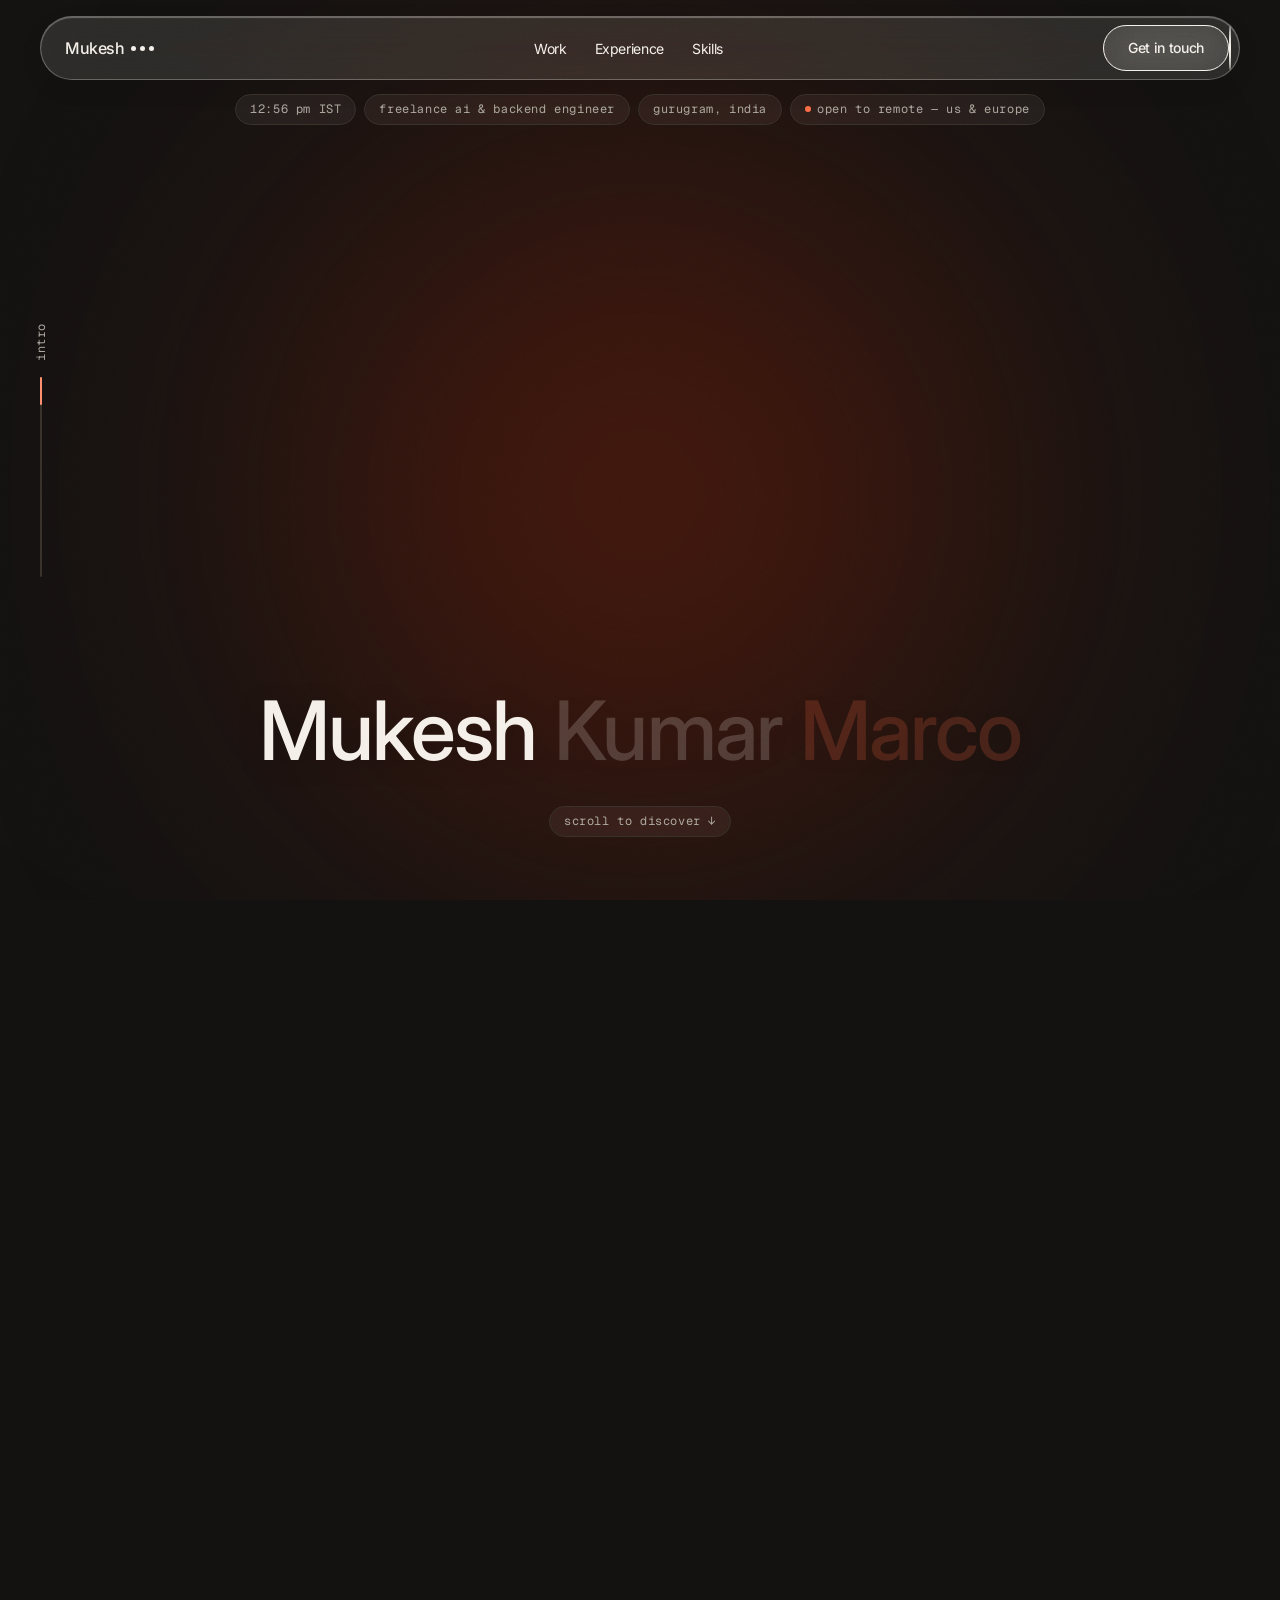
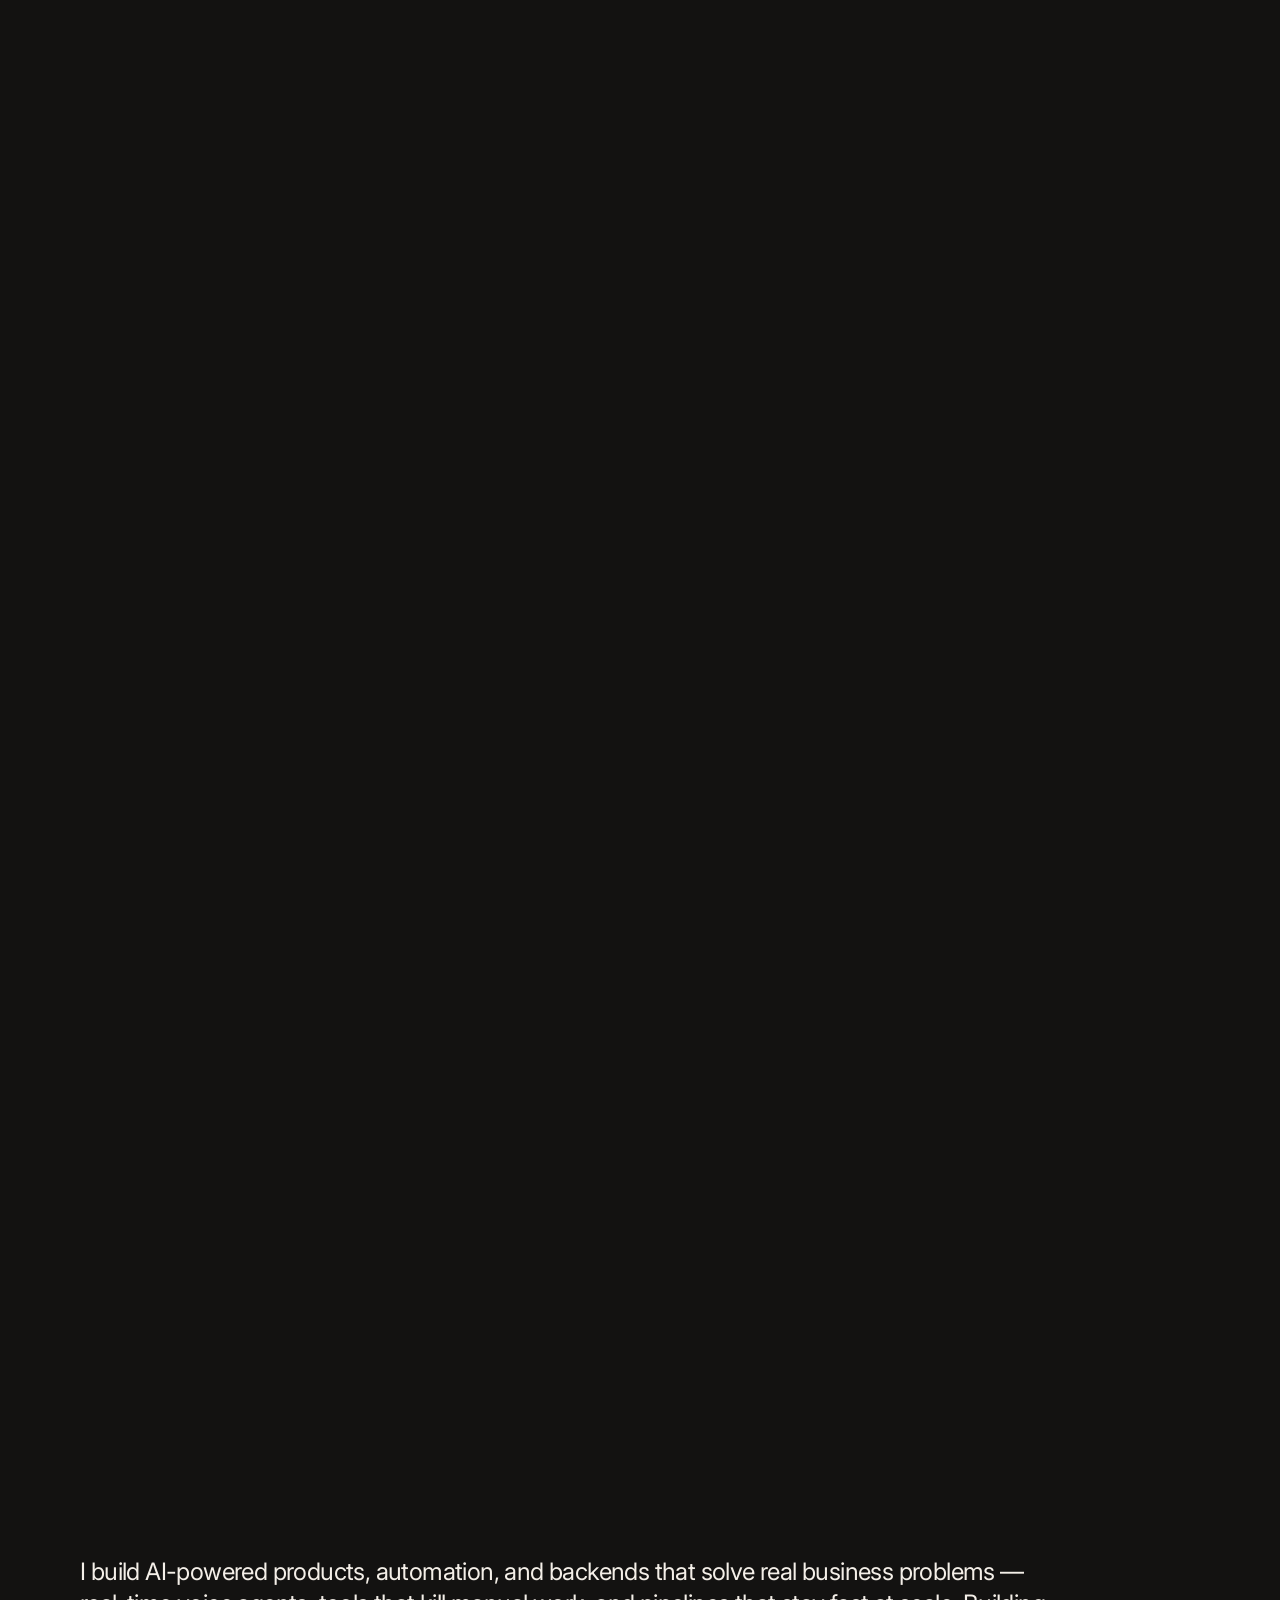
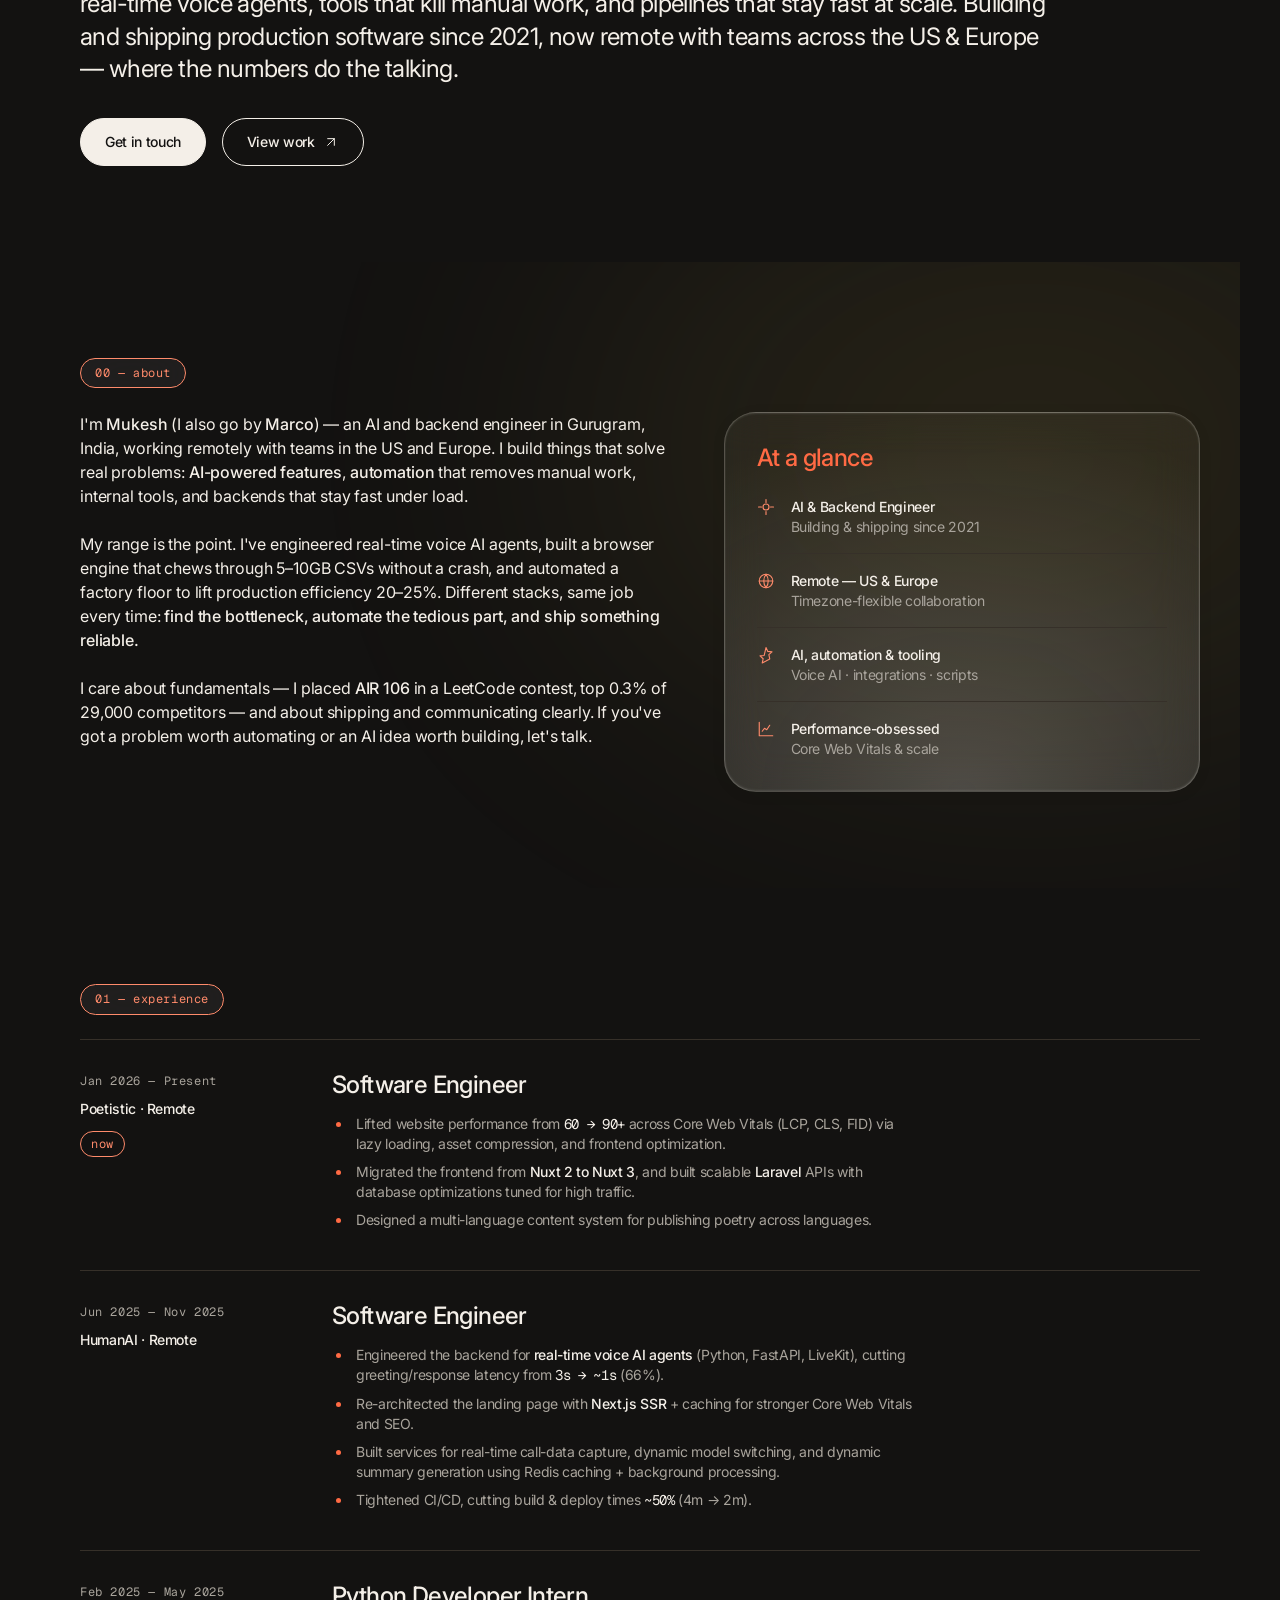
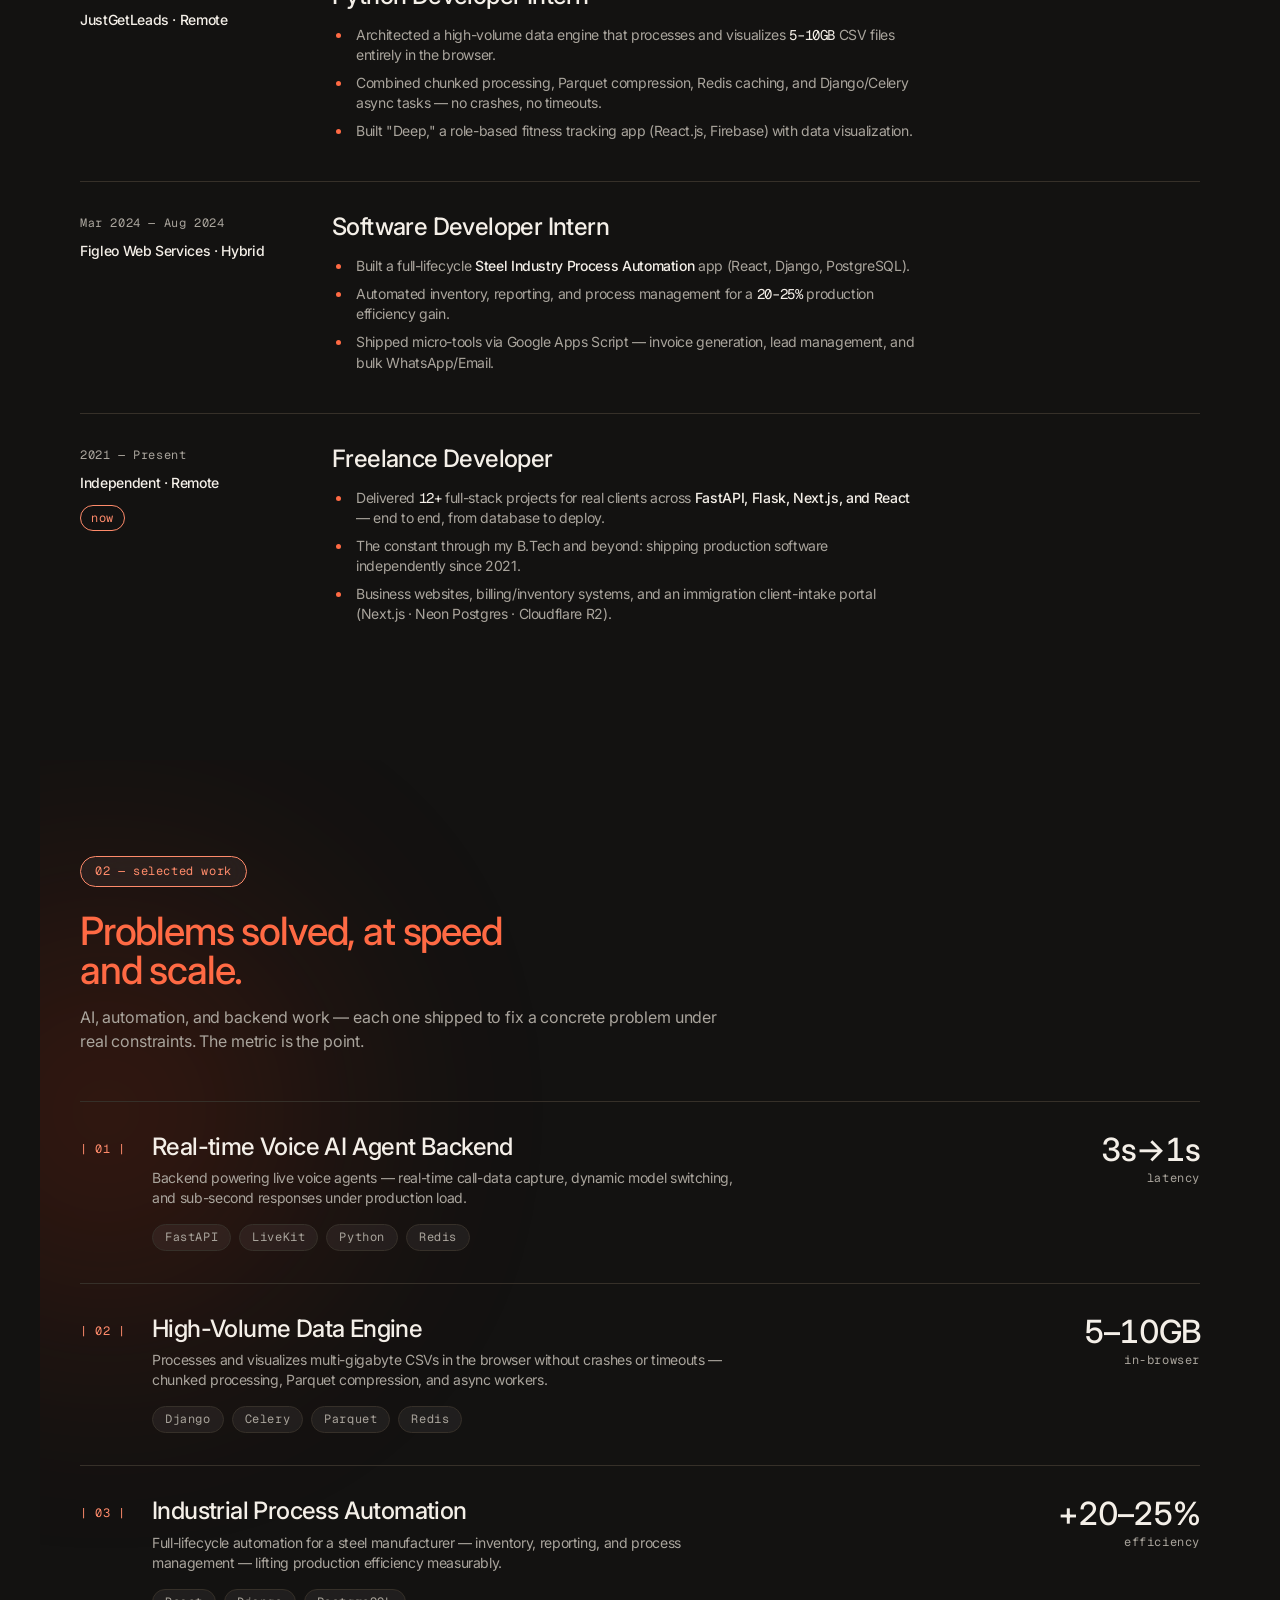
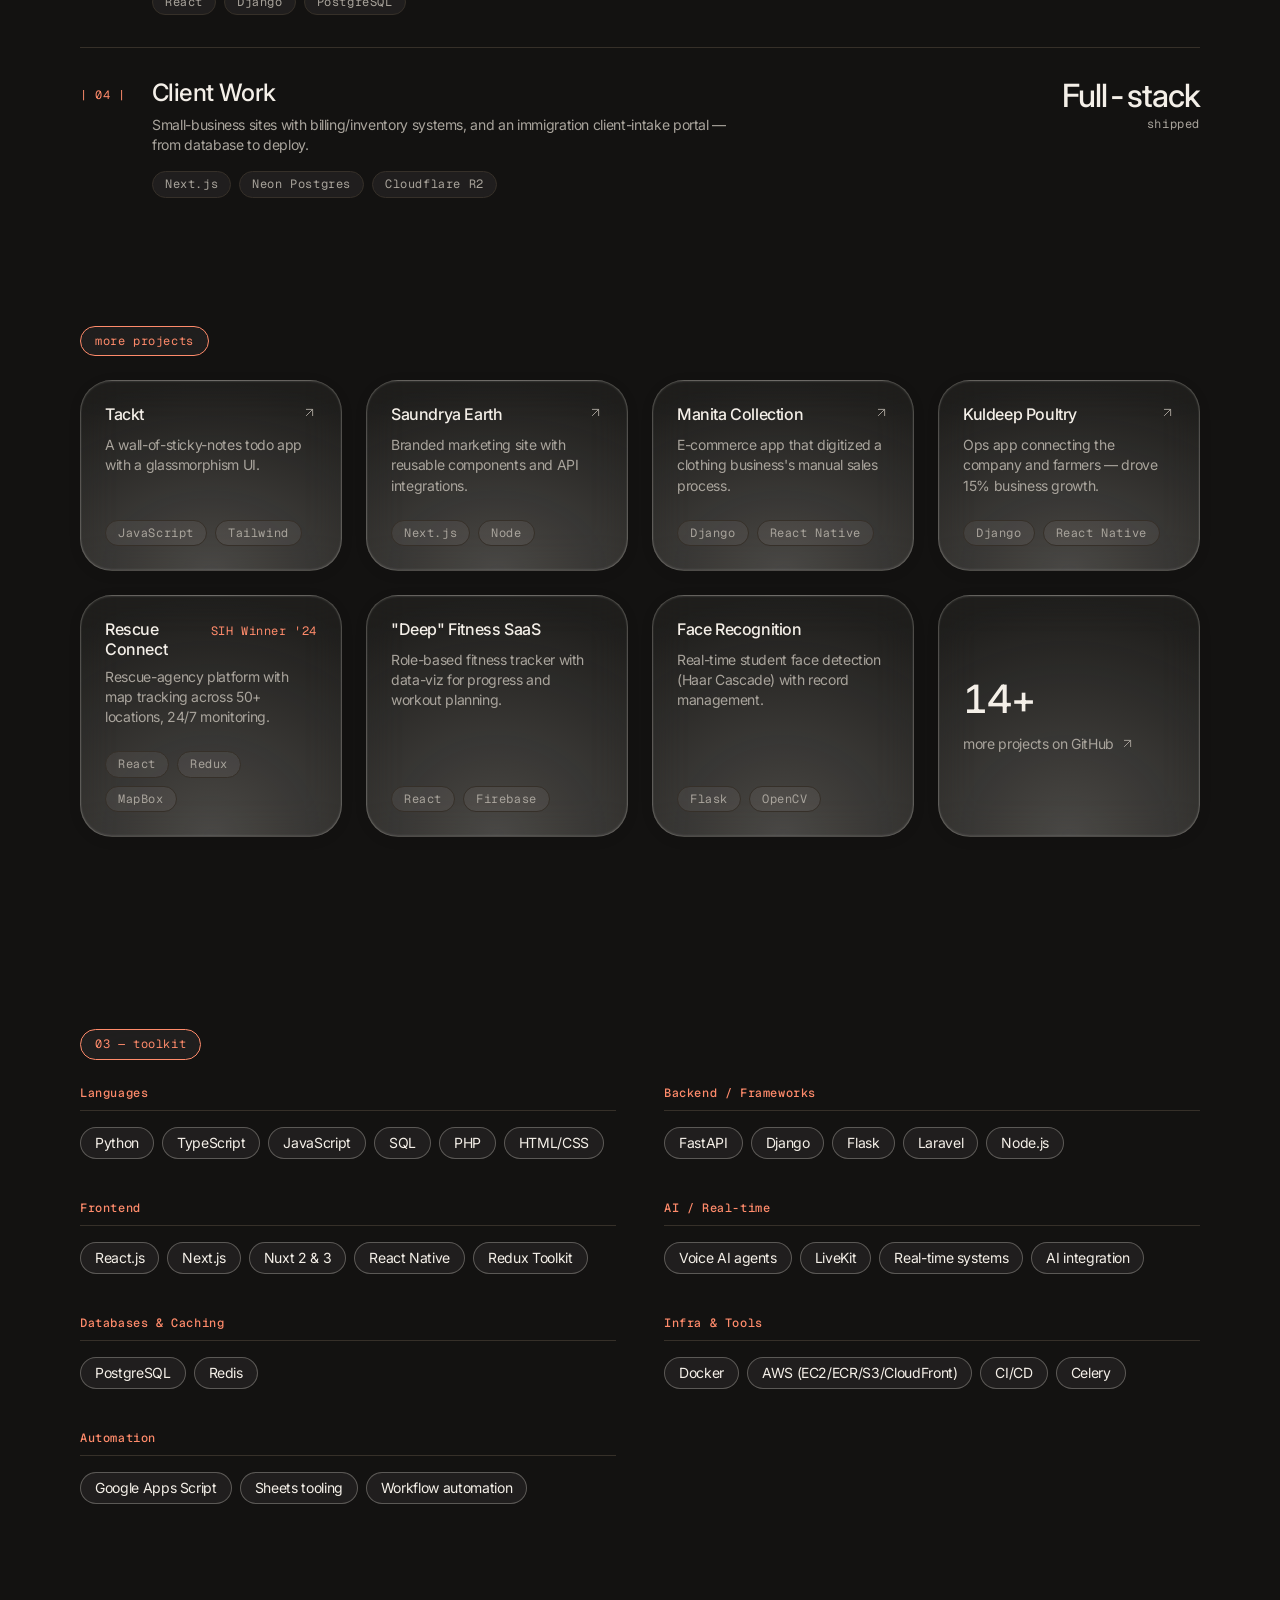
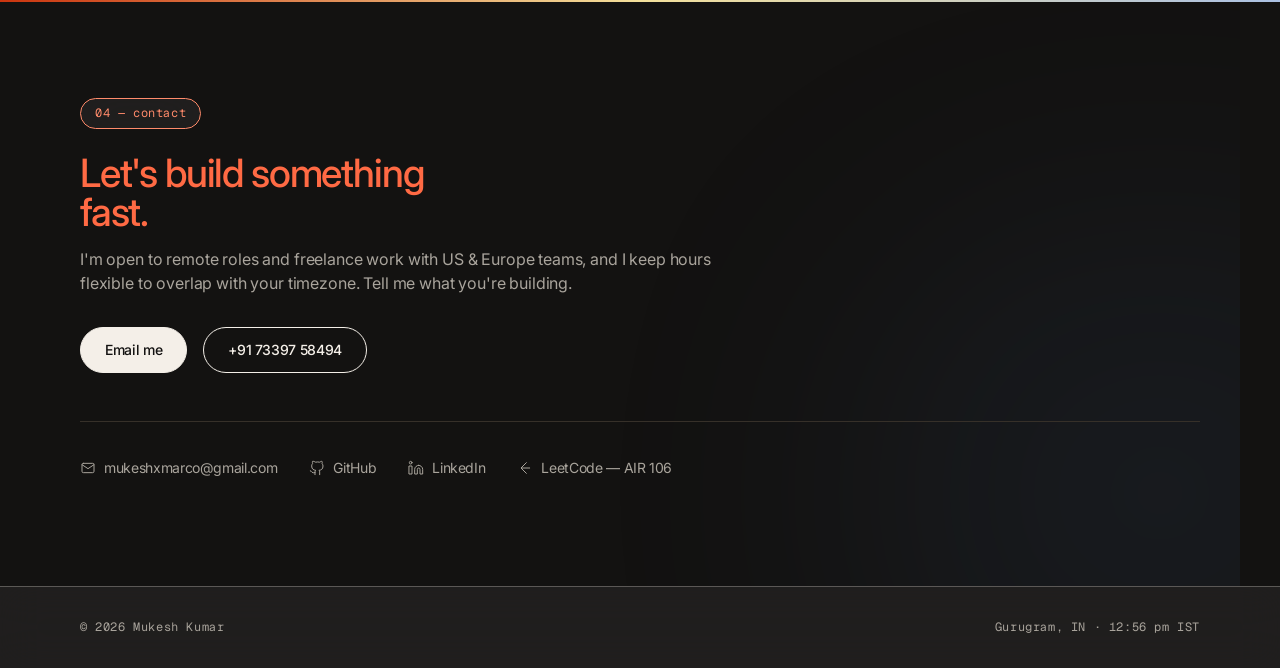
==== dark.html @ faf1daac "Two shippable variants: Ink & Signal (index) and Charcoal & Ember (dark) The dark-forest until copy " ====
<!DOCTYPE html>
<html lang="en">

<head>
    <meta charset="UTF-8">
    <meta name="viewport" content="width=device-width, initial-scale=1.0">
    <title>Mukesh (Marco) — AI &amp; Backend Engineer</title>
    <meta name="description"
        content="Mukesh (Marco) — AI &amp; Backend Engineer. I build fast, production-grade systems: real-time voice AI agents, scalable backends, and high-throughput data pipelines. Remote, working with teams across the US &amp; Europe.">
    <meta name="author" content="Mukesh Kumar">

    <meta property="og:type" content="website">
    <meta property="og:title" content="Mukesh (Marco) — AI &amp; Backend Engineer">
    <meta property="og:description"
        content="I build fast, production-grade systems: real-time voice AI agents, scalable backends, and high-throughput data pipelines. Remote — US &amp; Europe.">
    <meta property="og:url" content="https://mukeshxmarco.github.io/">
    <meta name="theme-color" content="#131211">

    <link rel="icon"
        href="data:image/svg+xml,<svg xmlns='http://www.w3.org/2000/svg' viewBox='0 0 100 100'><rect width='100' height='100' rx='32' fill='%23131211' stroke='%23f4efe8' stroke-width='6'/><text x='50' y='71' font-size='58' font-family='Inter,sans-serif' font-weight='500' fill='%23ff6a44' text-anchor='middle'>M</text></svg>">

    <link rel="preconnect" href="https://fonts.googleapis.com">
    <link rel="preconnect" href="https://fonts.gstatic.com" crossorigin>
    <link
        href="https://fonts.googleapis.com/css2?family=Inter:wght@400;500&family=Geist+Mono:wght@400;500&display=swap"
        rel="stylesheet">

    <style>
        /* ============================================================
           UNTIL — DESIGN TOKENS
           Warm parchment monograph. Every colour, size, radius and
           rhythm value on this page resolves from this block.
           ============================================================ */
        :root {
            /* --- Colour ---
               untillabs.com's homepage inverts the reference sheet: the deep
               forest Bone tone is the canvas and Parchment becomes the text.
               Token NAMES keep their reference meanings; ROLES are swapped
               here so every component rule below still reads correctly:
               ink = foreground, parchment = canvas, paper = filled CTA. */
            --color-parchment: #131211;
            --color-ink: #f4efe8;
            --color-black: #000000;
            --color-paper: #f4efe8;
            --color-mist: #bebebe;
            --color-olive-branch: #ff6a44;
            --color-bone: #0f0e0d;

            /* Contrast-safe steps of the ramp on the forest canvas:
               --color-ink-soft   ~6.5:1 — secondary body text
               --color-olive-deep ~6:1  — olive at caption sizes
               --color-rule       quiet moss hairline for stacked lists
               --color-line       soft cream edge for cards and the nav */
            --color-ink-soft: #a9a49c;
            --color-olive-deep: #ff8b6b;
            --color-rule: #363029;
            --color-line: rgba(244, 239, 232, .28);

            /* untillabs.com's own accent palette (from their stylesheet) —
               used only by the glow ellipses and the ornament */
            --color-green-dark: #293423;
            --color-green: #465724;
            --color-orange: #cb350f;
            --color-orange-dark: #a32506;
            --color-blue: #5880bd;
            --color-yellow: #f2d159;

            /* --- Type families ---
               Neue Haas Display / Text are licensed faces; Inter at matching
               weights with the brand's negative tracking is the documented
               substitute. Geist Mono is the real thing. */
            --font-neuehaasdisplay: 'Inter', ui-sans-serif, system-ui, -apple-system, BlinkMacSystemFont, 'Segoe UI', Roboto, sans-serif;
            --font-neuehaastext: 'Inter', ui-sans-serif, system-ui, -apple-system, BlinkMacSystemFont, 'Segoe UI', Roboto, sans-serif;
            --font-geist-mono: 'Geist Mono', ui-monospace, SFMono-Regular, Menlo, Monaco, Consolas, monospace;

            /* --- Type scale (tracking in em so clamp() stays proportional) --- */
            --text-caption: 12px;
            --leading-caption: 1.4;
            --tracking-caption: -0.025em;

            --text-body-sm: 14px;
            --leading-body-sm: 1.43;
            --tracking-body-sm: -0.025em;

            --text-body: 16px;
            --leading-body: 1.5;
            --tracking-body: -0.009em;

            --text-subheading: clamp(20px, 2.4vw, 24px);
            --leading-subheading: 1.1;
            --tracking-subheading: -0.025em;

            --text-heading-sm: clamp(24px, 3.4vw, 32px);
            --leading-heading-sm: 1;
            --tracking-heading-sm: -0.03em;

            --text-heading: clamp(28px, 4.6vw, 39px);
            --leading-heading: 1;
            --tracking-heading: -0.03em;

            --text-heading-lg: clamp(36px, 6.4vw, 56px);
            --leading-heading-lg: 1;
            --tracking-heading-lg: -0.03em;

            --text-display: clamp(44px, 9.6vw, 69px);
            --leading-display: 0.9;
            --tracking-display: -0.037em;

            --font-weight-regular: 400;
            --font-weight-medium: 500;

            /* --- Spacing --- */
            --spacing-8: 8px;
            --spacing-16: 16px;
            --spacing-24: 24px;
            --spacing-32: 32px;
            --spacing-40: 40px;
            --spacing-48: 48px;
            --spacing-96: 96px;
            --spacing-128: 128px;

            /* --- Layout --- */
            --page-max-width: 1200px;
            --section-gap: clamp(48px, 9vw, 96px);
            --card-padding: 24px;
            --element-gap: 8px;
            --gutter: clamp(16px, 5vw, 40px);
            --measure: 65ch;

            /* --- Radius --- */
            --radius-small: 6px;
            --radius-images: 24px;
            --radius-cards: 32px;
            --radius-badges: 50px;
            --radius-buttons: 64px;
            --radius-nav: 64px;

            /* --- Elevation (the only two shadows on the page) --- */
            --shadow-subtle: rgba(255, 255, 255, .1) 0 -1px 2px 0 inset, rgba(255, 255, 255, .1) 0 1px 2px 0 inset, rgba(0, 0, 0, .1) 0 0 2px 0, rgba(0, 0, 0, .05) 0 3px 17px 0;
            --shadow-xl: rgba(0, 0, 0, .043) 0 7.5px 30px 0, rgba(255, 255, 255, .3) 0 1px 1px 0 inset;

            /* --- The single decorative gradient: a rare ornament, never a fill --- */
            --gradient-sunset: linear-gradient(90deg, rgb(203, 53, 15) 0%, rgb(244, 224, 155) 50%, rgb(171, 193, 227) 100%);

            /* --- Glass ---
               Blur is only visible when high-frequency detail sits behind the
               pane. The canvas therefore carries colour blobs AND a fine paper
               grain (body::before / body::after); the glass smooths the grain
               away, which is what makes the frost legible on every panel. */
            --surface-glass: rgba(244, 239, 232, .06);
            --surface-glass-strong: rgba(244, 239, 232, .11);
            --surface-glass-hover: rgba(244, 239, 232, .18);
            --glass-blur: blur(20px) saturate(1.3);

            /* until's .gradient-card, verbatim: a bottom-up cream sheen over
               a 5% tint, hairline inset highlights, and a whisper of drop */
            --surface-card: radial-gradient(100% 100% at 50% 100%, rgba(244, 239, 232, .2) 0%, rgba(244, 239, 232, 0) 100%), rgba(244, 239, 232, .05);
            --shadow-card: inset 0 1px 2px rgba(255, 255, 255, .1), inset 0 -1px 2px rgba(255, 255, 255, .1), 0 2.7px 15px rgba(0, 0, 0, .05), 0 0 1.8px rgba(0, 0, 0, .1);

            /* until's signature curve, verbatim from their CSS */
            --ease: cubic-bezier(.4, .25, .2, 1);

            /* theatre display type — until's d2 scale */
            --text-theatre: clamp(44px, 2.4rem + 3.4vw, 96px);
        }

        /* ============================================================
           BASE
           ============================================================ */
        *,
        *::before,
        *::after { box-sizing: border-box; }

        html { scroll-behavior: smooth; }

        @media (prefers-reduced-motion: reduce) {
            html { scroll-behavior: auto; }
        }

        body {
            margin: 0;
            background: var(--color-parchment);
            color: var(--color-ink);
            font-family: var(--font-neuehaastext);
            font-size: var(--text-body);
            line-height: var(--leading-body);
            letter-spacing: var(--tracking-body);
            font-weight: var(--font-weight-regular);
            -webkit-font-smoothing: antialiased;
            text-rendering: optimizeLegibility;
            overflow-x: hidden;
        }

        /* Edge vignette — the glow ellipses are real blurred elements now */
        body::before {
            content: "";
            position: fixed;
            inset: 0;
            z-index: -2;
            pointer-events: none;
            background: radial-gradient(130vw 130vh at 50% 42%, transparent 55%, rgba(0, 0, 0, .45) 100%);
        }

        /* Film grain OVER everything — until's noise layer is z-500 with
           mix-blend overlay at 20%, above content, panels and nav alike */
        .film {
            position: fixed;
            inset: 0;
            z-index: 200;
            pointer-events: none;
            opacity: .18;
            mix-blend-mode: overlay;
            background-image: url("data:image/svg+xml,%3Csvg xmlns='http://www.w3.org/2000/svg' width='160' height='160'%3E%3Cfilter id='n'%3E%3CfeTurbulence type='fractalNoise' baseFrequency='0.9' numOctaves='2' stitchTiles='stitch'/%3E%3C/filter%3E%3Crect width='100%25' height='100%25' filter='url(%23n)'/%3E%3C/svg%3E");
        }

        /* Glow ellipses — until's .gradient-ellipse: a coloured div under
           heavy blur, placed per scene */
        .glow {
            position: absolute;
            border-radius: 50%;
            pointer-events: none;
            filter: blur(150px);
            z-index: -1;
        }

        /* a glow's parent section clips it so it never widens the page */
        section:has(> .glow) { overflow: clip; }

        html { overflow-x: clip; }

        .glow-olive {
            width: min(700px, 80vw);
            height: min(700px, 80vh);
            background: var(--color-orange-dark);
            opacity: .34;
        }

        .glow-green {
            width: min(900px, 90vw);
            height: min(500px, 60vh);
            background: var(--color-yellow);
            opacity: .10;
        }

        .glow-orange {
            width: min(420px, 70vw);
            height: min(420px, 70vh);
            background: var(--color-orange);
            opacity: .20;
            filter: blur(130px);
        }

        .glow-blue {
            width: min(520px, 75vw);
            height: min(420px, 60vh);
            background: var(--color-blue);
            opacity: .14;
        }

        ::selection {
            background: var(--color-ink);
            color: var(--color-parchment);
        }

        a { color: inherit; text-decoration: none; }

        img { max-width: 100%; display: block; }

        h1, h2, h3 {
            font-family: var(--font-neuehaasdisplay);
            font-weight: var(--font-weight-medium);
            margin: 0;
        }

        p { margin: 0; }

        ul { margin: 0; padding: 0; list-style: none; }

        :focus-visible {
            outline: 2px solid var(--color-ink);
            outline-offset: 3px;
            border-radius: var(--radius-small);
        }

        .wrap {
            width: 100%;
            max-width: var(--page-max-width);
            margin-inline: auto;
            padding-inline: var(--gutter);
        }

        /* Geist Mono bracket captions — the research-journal ornament */
        .mono {
            font-family: var(--font-geist-mono);
            font-size: var(--text-caption);
            line-height: var(--leading-caption);
            letter-spacing: .05em;
            font-variant-numeric: tabular-nums;
            font-feature-settings: "ss01" on;
        }

        /* Sections whose design carries no visible heading still need one in
           the outline — otherwise the document jumps h1 -> h3. */
        .vh {
            position: absolute;
            width: 1px;
            height: 1px;
            padding: 0;
            margin: -1px;
            overflow: hidden;
            clip: rect(0 0 0 0);
            clip-path: inset(50%);
            white-space: nowrap;
            border: 0;
        }

        /* Mono micro-labels, worn as chips */
        .hero-meta span,
        .scroll-prompt,
        .eyebrow,
        .more-label {
            display: inline-flex;
            align-items: center;
            gap: 6px;
            font-family: var(--font-geist-mono);
            font-size: var(--text-caption);
            line-height: var(--leading-caption);
            letter-spacing: .05em;
            font-feature-settings: "ss01" on;
            padding: 6px 14px;
            border: 1px solid var(--color-rule);
            border-radius: var(--radius-badges);
            background: var(--surface-glass);
            -webkit-backdrop-filter: var(--glass-blur);
            backdrop-filter: var(--glass-blur);
        }

        .eyebrow {
            color: var(--color-olive-deep);
            border-color: var(--color-olive-deep);
            margin-bottom: var(--spacing-24);
        }

        svg.ic {
            width: 18px;
            height: 18px;
            stroke: currentColor;
            fill: none;
            stroke-width: 1.5;
            stroke-linecap: round;
            stroke-linejoin: round;
            flex: none;
        }

        /* Section rhythm — one gap value, every section, no exceptions */
        main > section { padding-block: var(--section-gap); }

        .section-intro {
            max-width: var(--measure);
            color: var(--color-ink-soft);
            margin-top: var(--spacing-16);
        }

        h2 {
            font-size: var(--text-heading);
            line-height: var(--leading-heading);
            letter-spacing: var(--tracking-heading);
            color: var(--color-olive-branch);
            max-width: 18ch;
        }

        /* The single sunset ornament on the page */
        .ornament {
            height: 2px;
            border: 0;
            margin: 0;
            background: var(--gradient-sunset);
        }

        /* ============================================================
           BUTTONS — every CTA is a 64px pill with a 1px ink border.
           .btn-primary is the one ink-filled element per surface.
           ============================================================ */
        .btn,
        .btn-ghost {
            display: inline-flex;
            align-items: center;
            justify-content: center;
            gap: var(--element-gap);
            font-family: var(--font-neuehaastext);
            font-size: var(--text-body-sm);
            letter-spacing: var(--tracking-body-sm);
            font-weight: var(--font-weight-medium);
            line-height: 1;
            padding: 15px var(--spacing-24);
            min-height: 46px;
            border-radius: var(--radius-buttons);
            border: 1px solid var(--color-ink);
            cursor: pointer;
            transition: background-color .15s var(--ease), color .15s var(--ease), transform .15s var(--ease);
        }

        .btn-primary {
            background: var(--color-ink);
            color: var(--color-parchment);
        }

        .btn-primary:hover { background: #ffffff; }

        .btn-secondary {
            background: var(--surface-glass-strong);
            -webkit-backdrop-filter: var(--glass-blur);
            backdrop-filter: var(--glass-blur);
            color: var(--color-ink);
        }

        .btn-secondary:hover { background: var(--surface-glass-hover); }

        .btn-ghost {
            background: transparent;
            color: var(--color-ink);
        }

        .btn-ghost:hover { background: var(--surface-glass-hover); }

        .btn:active,
        .btn-ghost:active { transform: scale(.98); }

        @media (prefers-reduced-motion: reduce) {
            .btn, .btn-ghost { transition: none; }
            .btn:active, .btn-ghost:active { transform: none; }
        }

        /* ============================================================
           NAV — floating paper capsule
           ============================================================ */
        header {
            position: fixed;
            top: var(--spacing-16);
            left: 0;
            right: 0;
            z-index: 60;
            padding-inline: var(--gutter);
        }

        .nav {
            max-width: var(--page-max-width);
            margin-inline: auto;
            padding: var(--spacing-8) var(--spacing-8) var(--spacing-8) var(--spacing-24);
            display: flex;
            align-items: center;
            justify-content: space-between;
            gap: var(--spacing-16);
            transition: max-width .5s var(--ease);
            background: var(--surface-glass-strong);
            -webkit-backdrop-filter: var(--glass-blur);
            backdrop-filter: var(--glass-blur);
            border: 1px solid var(--color-line);
            border-radius: var(--radius-nav);
            box-shadow: var(--shadow-xl);
        }

        .brand {
            font-family: var(--font-neuehaasdisplay);
            font-size: var(--text-body);
            font-weight: var(--font-weight-medium);
            letter-spacing: -0.025em;
            display: inline-flex;
            align-items: center;
            min-height: 44px;
            gap: 6px;
        }

        .brand .dots {
            max-width: 40px;
            overflow: hidden;
            opacity: 1;
            transition: max-width .4s var(--ease), opacity .25s var(--ease);
        }

        .brand .dots {
            display: inline-flex;
            gap: 4px;
        }

        .brand .dots i {
            width: 5px;
            height: 5px;
            border-radius: 50%;
            background: var(--color-ink);
            display: block;
        }

        .nav-links {
            display: flex;
            align-items: center;
            gap: var(--spacing-24);
            max-width: 640px;
            overflow: hidden;
            white-space: nowrap;
            transition: max-width .5s var(--ease), opacity .3s var(--ease), visibility .5s;
        }

        /* Scrolled: the bar folds into a small capsule — dots + CTA */
        header.shrunk .nav { max-width: 380px; }

        header.shrunk .brand .dots {
            max-width: 0;
            opacity: 0;
        }

        header.shrunk .nav-links {
            max-width: 0;
            gap: 0;
            opacity: 0;
        }

        header.shrunk .nav-links .link { visibility: hidden; }

        /* Folded, the capsule's CTA is the only action on screen — it takes
           the cream fill, exactly like until's Join Us */
        header.shrunk .nav-cta {
            background: var(--color-paper);
            color: var(--color-parchment);
        }

        header.shrunk .nav-cta:hover { background: #ffffff; }

        /* Back-to-top: lives in the capsule, appears only when folded */
        .to-top {
            width: 0;
            height: 44px;
            margin-left: calc(var(--spacing-8) * -1);
            opacity: 0;
            visibility: hidden;
            overflow: hidden;
            flex: none;
            display: inline-flex;
            align-items: center;
            justify-content: center;
            border: 1px solid var(--color-ink);
            border-radius: 50%;
            background: var(--surface-glass);
            color: var(--color-ink);
            cursor: pointer;
            transition: width .5s var(--ease), opacity .3s var(--ease), visibility .5s, background-color .15s var(--ease);
        }

        .to-top:hover { background: var(--surface-glass-hover); }

        .to-top:active { transform: scale(.95); }

        header.shrunk .to-top {
            width: 44px;
            margin-left: 0;
            opacity: 1;
            visibility: visible;
        }

        @media (prefers-reduced-motion: reduce) {
            .nav, .brand .dots, .nav-links, .to-top { transition: none; }
            .to-top:active { transform: none; }
        }

        .nav-links .link {
            display: inline-flex;
            align-items: center;
            min-height: 44px;
            font-size: var(--text-body-sm);
            letter-spacing: var(--tracking-body-sm);
            font-weight: var(--font-weight-regular);
            padding-inline: 2px;
            box-shadow: inset 0 -1px 0 transparent;
            transition: box-shadow .15s var(--ease), color .15s var(--ease);
        }

        .nav-links .link:hover {
            box-shadow: inset 0 -1px 0 var(--color-olive-deep);
            color: var(--color-olive-deep);
        }

        .nav-toggle {
            display: none;
            font-family: var(--font-neuehaastext);
            font-size: var(--text-body-sm);
            font-weight: var(--font-weight-medium);
            letter-spacing: var(--tracking-body-sm);
            min-height: 44px;
            padding: 12px var(--spacing-24);
            border-radius: var(--radius-buttons);
            border: 1px solid var(--color-ink);
            background: transparent;
            color: var(--color-ink);
            cursor: pointer;
        }

        .mobile-menu {
            display: none;
            margin-top: var(--spacing-8);
            max-width: var(--page-max-width);
            margin-inline: auto;
            padding: var(--spacing-8);
            background: var(--surface-glass-strong);
            -webkit-backdrop-filter: var(--glass-blur);
            backdrop-filter: var(--glass-blur);
            border: 1px solid var(--color-line);
            border-radius: var(--radius-cards);
            box-shadow: var(--shadow-xl);
        }

        .mobile-menu.open { display: block; }

        .mobile-menu a {
            display: block;
            padding: 14px var(--spacing-16);
            font-size: var(--text-body);
            letter-spacing: var(--tracking-body);
            border-radius: var(--radius-buttons);
        }

        .mobile-menu a:hover { background: var(--color-parchment); }

        .nav-end {
            display: flex;
            align-items: center;
            gap: var(--spacing-8);
        }

        @media (max-width: 860px) {
            .nav-links { display: none; }
            .nav-toggle { display: inline-flex; align-items: center; }
            .nav { padding-right: var(--spacing-8); }
        }

        @media (max-width: 560px) {
            .nav-cta { display: none; }
        }

        /* ============================================================
           HERO THEATRE — until's sticky stage. A tall scroll region pins
           a full-height stage; big centered messages crossfade with
           word-by-word brightening as the visitor scrolls through it.
           ============================================================ */
        .theatre {
            position: relative;
            height: 340vh;
            /* opt out of the section rhythm: padding here would offset the
               sticky stage by the section gap until it pins */
            padding-block: 0;
        }

        .stage {
            position: sticky;
            top: 0;
            height: 100svh;
            overflow: hidden;
            display: flex;
            flex-direction: column;
            align-items: center;
            justify-content: flex-end;
            padding: calc(var(--spacing-16) + 78px) var(--gutter) clamp(40px, 7vh, 72px);
        }

        .stage .glow-olive {
            left: 50%;
            top: 55%;
            transform: translate(-50%, -50%);
        }

        .hero-meta {
            display: flex;
            flex-wrap: wrap;
            justify-content: center;
            gap: var(--spacing-8);
            color: var(--color-ink-soft);
        }

        .hero-meta .dot {
            width: 6px;
            height: 6px;
            border-radius: 50%;
            background: var(--color-olive-branch);
        }

        .messages {
            position: relative;
            flex: 1;
            width: 100%;
            max-width: 1100px;
            display: flex;
            align-items: flex-end;
        }

        .msg {
            position: absolute;
            inset-inline: 0;
            bottom: 0;
            margin: 0;
            font-family: var(--font-neuehaasdisplay);
            font-size: var(--text-theatre);
            line-height: .95;
            letter-spacing: -0.024em;
            font-weight: var(--font-weight-medium);
            text-align: center;
            text-wrap: balance;
            color: var(--color-ink);
            text-shadow: 0 4px 24px rgba(0, 0, 0, .25);
            opacity: 0;
            will-change: transform, opacity;
        }

        .msg .w { opacity: .18; }

        .msg em {
            font-style: normal;
            color: var(--color-olive-branch);
        }

        .scroll-prompt {
            margin-top: clamp(24px, 4vh, 48px);
            color: var(--color-ink-soft);
            transition: opacity .3s var(--ease);
        }

        @media (prefers-reduced-motion: reduce) {
            .theatre { height: auto; }
            .stage { position: relative; height: 100svh; }
            .msg { position: relative; display: none; }
            .msg:first-child { display: block; opacity: 1; }
            .msg .w { opacity: 1; }
        }

        /* ============================================================
           HERO OUTRO — the lead statement and CTAs, after the theatre
           ============================================================ */
        .hero-outro .lead {
            max-width: var(--measure);
            color: var(--color-ink);
            font-size: var(--text-subheading);
            line-height: 1.35;
            letter-spacing: var(--tracking-subheading);
            font-family: var(--font-neuehaasdisplay);
            font-weight: var(--font-weight-regular);
        }

        .hero-cta {
            margin-top: var(--spacing-32);
            display: flex;
            flex-wrap: wrap;
            gap: var(--spacing-16);
        }

        .eyebrow.reveal,
        .more-label.reveal { display: inline-flex; }

        @media (max-width: 560px) {
            .hero-cta { flex-direction: column; align-items: stretch; }
            .hero-cta .btn,
            .hero-cta .btn-ghost { width: 100%; }
        }

        /* ============================================================
           RAIL — left-edge scroll gauge (desktop): a hairline track,
           a moving thumb, and the current section's mono label
           ============================================================ */
        .rail {
            position: fixed;
            left: clamp(16px, 2.5vw, 40px);
            top: 50%;
            transform: translateY(-50%);
            z-index: 55;
            display: none;
            flex-direction: column;
            align-items: center;
            gap: var(--spacing-16);
            width: 17px;
        }

        @media (min-width: 1150px) {
            .rail { display: flex; }
        }

        .rail-label {
            font-family: var(--font-geist-mono);
            font-size: var(--text-caption);
            letter-spacing: .05em;
            color: var(--color-ink-soft);
            font-feature-settings: "ss01" on;
            writing-mode: vertical-rl;
            transform: rotate(180deg);
            white-space: nowrap;
        }

        .rail-track {
            position: relative;
            width: 2px;
            height: 200px;
            border-radius: 2px;
            background: var(--color-rule);
        }

        .rail-thumb {
            position: absolute;
            left: 0;
            width: 2px;
            height: 28px;
            border-radius: 2px;
            background: var(--color-olive-deep);
        }

        /* ============================================================
           ABOUT — two-column editorial block
           ============================================================ */
        .about-grid {
            display: grid;
            grid-template-columns: 1.25fr 1fr;
            gap: var(--spacing-48);
            align-items: start;
        }

        .about-copy p {
            max-width: var(--measure);
            margin-bottom: var(--spacing-24);
        }

        .about-copy strong { font-weight: var(--font-weight-medium); }

        .about-card {
            padding: var(--spacing-32);
            background: var(--surface-card);
            -webkit-backdrop-filter: var(--glass-blur);
            backdrop-filter: var(--glass-blur);
            border: 1px solid rgba(244, 239, 232, .22);
            border-radius: var(--radius-cards);
            box-shadow: var(--shadow-card);
        }

        .about-card h3 {
            font-size: var(--text-subheading);
            line-height: var(--leading-subheading);
            letter-spacing: var(--tracking-subheading);
            color: var(--color-olive-branch);
            margin-bottom: var(--spacing-24);
        }

        .fact {
            display: flex;
            gap: var(--spacing-16);
            padding-block: var(--spacing-16);
            border-top: 1px solid var(--color-rule);
        }

        .fact:first-of-type { border-top: 0; padding-top: 0; }

        .fact:last-child { padding-bottom: 0; }

        .fact .glyph { color: var(--color-olive-deep); padding-top: 2px; }

        .fact b {
            display: block;
            font-weight: var(--font-weight-medium);
            font-size: var(--text-body-sm);
            letter-spacing: var(--tracking-body-sm);
        }

        .fact span.sub {
            display: block;
            font-size: var(--text-body-sm);
            line-height: var(--leading-body-sm);
            letter-spacing: var(--tracking-body-sm);
            color: var(--color-ink-soft);
        }

        @media (max-width: 860px) {
            .about-grid { grid-template-columns: 1fr; gap: var(--spacing-32); }
        }

        /* ============================================================
           EXPERIENCE — borderless stacked list, hairline rules
           ============================================================ */
        .role {
            display: grid;
            grid-template-columns: 220px 1fr;
            gap: var(--spacing-32);
            padding-block: var(--spacing-32);
            border-top: 1px solid var(--color-rule);
        }

        .role-aside { display: flex; flex-direction: column; gap: var(--element-gap); }

        .role-date {
            font-family: var(--font-geist-mono);
            font-size: var(--text-caption);
            letter-spacing: .05em;
            color: var(--color-ink-soft);
            font-feature-settings: "ss01" on;
        }

        .role-org {
            font-size: var(--text-body-sm);
            letter-spacing: var(--tracking-body-sm);
            font-weight: var(--font-weight-medium);
        }

        .badge-now {
            align-self: flex-start;
            margin-top: 4px;
            font-family: var(--font-geist-mono);
            font-size: var(--text-caption);
            letter-spacing: .05em;
            color: var(--color-olive-deep);
            border: 1px solid var(--color-olive-deep);
            border-radius: var(--radius-badges);
            padding: 3px 10px;
            font-feature-settings: "ss01" on;
        }

        .role h3 {
            font-size: var(--text-subheading);
            line-height: var(--leading-subheading);
            letter-spacing: var(--tracking-subheading);
            margin-bottom: var(--spacing-16);
        }

        .role li {
            position: relative;
            padding-left: var(--spacing-24);
            margin-bottom: var(--spacing-8);
            max-width: var(--measure);
            color: var(--color-ink-soft);
            font-size: var(--text-body-sm);
            line-height: var(--leading-body-sm);
            letter-spacing: var(--tracking-body-sm);
        }

        .role li::before {
            content: "";
            position: absolute;
            left: 4px;
            top: 8px;
            width: 5px;
            height: 5px;
            border-radius: 50%;
            background: var(--color-olive-branch);
        }

        .role li b { color: var(--color-ink); font-weight: var(--font-weight-medium); }

        .metric-inline {
            font-family: var(--font-geist-mono);
            color: var(--color-ink);
            font-variant-numeric: tabular-nums;
            font-feature-settings: "ss01" on;
        }

        @media (max-width: 760px) {
            .role { grid-template-columns: 1fr; gap: var(--spacing-16); }
        }

        /* ============================================================
           WORK — ruled list, then a bordered card grid
           ============================================================ */
        .work-list { margin-top: var(--spacing-48); }

        .work-row {
            display: grid;
            grid-template-columns: 48px 1fr 160px;
            gap: var(--spacing-24);
            align-items: start;
            padding-block: var(--spacing-32);
            border-top: 1px solid var(--color-rule);
        }

        .work-idx {
            font-family: var(--font-geist-mono);
            font-size: var(--text-caption);
            letter-spacing: .05em;
            color: var(--color-olive-deep);
            padding-top: 6px;
            font-feature-settings: "ss01" on;
        }

        .work-main h3 {
            font-size: var(--text-subheading);
            line-height: var(--leading-subheading);
            letter-spacing: var(--tracking-subheading);
        }

        .work-main .prob {
            margin-top: var(--spacing-8);
            max-width: var(--measure);
            color: var(--color-ink-soft);
            font-size: var(--text-body-sm);
            line-height: var(--leading-body-sm);
            letter-spacing: var(--tracking-body-sm);
        }

        .tags {
            display: flex;
            flex-wrap: wrap;
            gap: var(--element-gap);
            margin-top: var(--spacing-16);
        }

        .tag {
            font-family: var(--font-geist-mono);
            font-size: var(--text-caption);
            line-height: var(--leading-caption);
            letter-spacing: .05em;
            color: var(--color-ink-soft);
            background: var(--surface-glass);
            border: 1px solid var(--color-rule);
            border-radius: var(--radius-badges);
            padding: 4px 12px;
            font-feature-settings: "ss01" on;
        }

        .work-metric {
            text-align: right;
            font-family: var(--font-neuehaasdisplay);
            font-size: var(--text-heading-sm);
            line-height: var(--leading-heading-sm);
            letter-spacing: var(--tracking-heading-sm);
            font-weight: var(--font-weight-medium);
            font-variant-numeric: tabular-nums;
        }

        .work-metric small {
            display: block;
            margin-top: 6px;
            font-family: var(--font-geist-mono);
            font-size: var(--text-caption);
            letter-spacing: .05em;
            font-weight: var(--font-weight-regular);
            color: var(--color-ink-soft);
            font-feature-settings: "ss01" on;
        }

        @media (max-width: 760px) {
            .work-row { grid-template-columns: 1fr; gap: var(--spacing-16); }
            .work-metric { text-align: left; }
            .work-metric small { display: inline; margin-left: var(--spacing-8); }
        }

        .more { margin-top: var(--section-gap); }

        .more-label {
            color: var(--color-olive-deep);
            border-color: var(--color-olive-deep);
            margin-bottom: var(--spacing-24);
        }

        .more-grid {
            display: grid;
            grid-template-columns: repeat(4, 1fr);
            gap: var(--spacing-24);
            align-items: stretch;
        }

        .mini {
            display: flex;
            flex-direction: column;
            gap: var(--spacing-8);
            padding: var(--card-padding);
            background: var(--surface-card);
            -webkit-backdrop-filter: var(--glass-blur);
            backdrop-filter: var(--glass-blur);
            border: 1px solid rgba(244, 239, 232, .22);
            border-radius: var(--radius-cards);
            box-shadow: var(--shadow-card);
            transition: border-color .15s var(--ease), transform .3s var(--ease);
        }

        a.mini:hover {
            border-color: rgba(244, 239, 232, .45);
            transform: translateY(-3px);
        }

        a.mini:active { transform: translateY(0); }

        @media (prefers-reduced-motion: reduce) {
            .mini { transition: none; }
            a.mini:hover { transform: none; }
        }

        .mini-head {
            display: flex;
            align-items: baseline;
            justify-content: space-between;
            gap: var(--spacing-8);
            min-height: 22px;
        }

        .mini-head h3 { flex: 1 1 auto; }

        .mini h3 {
            font-size: var(--text-body);
            line-height: 1.2;
            letter-spacing: -0.025em;
        }

        .mini p {
            color: var(--color-ink-soft);
            font-size: var(--text-body-sm);
            line-height: var(--leading-body-sm);
            letter-spacing: var(--tracking-body-sm);
            flex: 1;
        }

        .mini .arw { width: 15px; height: 15px; color: var(--color-ink-soft); }

        .win {
            font-family: var(--font-geist-mono);
            font-size: var(--text-caption);
            letter-spacing: .05em;
            color: var(--color-olive-deep);
            font-feature-settings: "ss01" on;
            white-space: nowrap;
        }

        .mini.cta {
            justify-content: center;
            gap: var(--spacing-16);
        }

        .mini.cta .big {
            font-family: var(--font-neuehaasdisplay);
            font-size: var(--text-heading);
            line-height: var(--leading-heading);
            letter-spacing: var(--tracking-heading);
            font-weight: var(--font-weight-medium);
            font-variant-numeric: tabular-nums;
        }

        .mini.cta .lbl {
            display: inline-flex;
            align-items: center;
            gap: 6px;
            font-size: var(--text-body-sm);
            line-height: var(--leading-body-sm);
            letter-spacing: var(--tracking-body-sm);
            color: var(--color-ink-soft);
        }

        @media (max-width: 1000px) {
            .more-grid { grid-template-columns: repeat(2, 1fr); }
        }

        @media (max-width: 560px) {
            .more-grid { grid-template-columns: 1fr; gap: var(--spacing-16); }
        }

        /* ============================================================
           SKILLS
           ============================================================ */
        .skills-grid {
            display: grid;
            grid-template-columns: repeat(2, 1fr);
            gap: var(--spacing-40) var(--spacing-48);
        }

        .skill-group h3 {
            font-family: var(--font-geist-mono);
            font-size: var(--text-caption);
            letter-spacing: .05em;
            font-weight: var(--font-weight-medium);
            color: var(--color-olive-deep);
            margin-bottom: var(--spacing-16);
            padding-bottom: var(--spacing-8);
            border-bottom: 1px solid var(--color-rule);
            font-feature-settings: "ss01" on;
        }

        .chips { display: flex; flex-wrap: wrap; gap: var(--element-gap); }

        .chip {
            font-size: var(--text-body-sm);
            line-height: var(--leading-body-sm);
            letter-spacing: var(--tracking-body-sm);
            background: var(--surface-glass);
            border: 1px solid var(--color-line);
            border-radius: var(--radius-badges);
            padding: 5px 14px;
        }

        @media (max-width: 760px) {
            .skills-grid { grid-template-columns: 1fr; gap: var(--spacing-32); }
        }

        /* ============================================================
           CONTACT + FOOTER
           ============================================================ */
        .contact h2 { color: var(--color-olive-branch); max-width: 16ch; }

        .contact-cta {
            margin-top: var(--spacing-32);
            display: flex;
            flex-wrap: wrap;
            gap: var(--spacing-16);
        }

        .contact-links {
            margin-top: var(--spacing-48);
            padding-top: var(--spacing-24);
            border-top: 1px solid var(--color-rule);
            display: flex;
            flex-wrap: wrap;
            gap: var(--spacing-16) var(--spacing-32);
        }

        .contact-links a {
            display: inline-flex;
            align-items: center;
            gap: var(--element-gap);
            min-height: 44px;
            font-size: var(--text-body-sm);
            letter-spacing: var(--tracking-body-sm);
            color: var(--color-ink-soft);
            box-shadow: inset 0 -1px 0 transparent;
            transition: color .15s var(--ease), box-shadow .15s var(--ease);
        }

        .contact-links a:hover {
            color: var(--color-ink);
            box-shadow: inset 0 -1px 0 var(--color-ink);
        }

        @media (max-width: 560px) {
            .contact-cta { flex-direction: column; align-items: stretch; }
            .contact-cta .btn,
            .contact-cta .btn-ghost { width: 100%; }
        }

        footer {
            background: var(--surface-glass);
            -webkit-backdrop-filter: var(--glass-blur);
            backdrop-filter: var(--glass-blur);
            border-top: 1px solid var(--color-line);
        }

        .foot {
            padding-block: var(--spacing-32);
            display: flex;
            flex-wrap: wrap;
            gap: var(--spacing-8) var(--spacing-24);
            justify-content: space-between;
            color: var(--color-ink-soft);
        }

        /* No backdrop-filter support, or reduced-transparency users:
           solid moss panels, flat canvas. */
        @supports not ((backdrop-filter: blur(1px)) or (-webkit-backdrop-filter: blur(1px))) {
            :root {
                --surface-glass: #201d1a;
                --surface-glass-strong: #262220;
                --surface-glass-hover: #2f2a26;
            }
        }

        @media (prefers-reduced-transparency: reduce) {
            :root {
                --surface-glass: #201d1a;
                --surface-glass-strong: #262220;
                --surface-glass-hover: #2f2a26;
                --glass-blur: none;
            }

            body::before,
            body::after { display: none; }
        }

        /* ============================================================
           SCROLL REVEAL
           ============================================================ */
        .reveal {
            opacity: 0;
            transform: translateY(26px);
            transition: opacity .8s var(--ease), transform .8s var(--ease);
        }

        .more-grid .reveal:nth-child(4n+2),
        .skills-grid .reveal:nth-child(2n) { transition-delay: .08s; }

        .more-grid .reveal:nth-child(4n+3) { transition-delay: .16s; }

        .more-grid .reveal:nth-child(4n+4) { transition-delay: .24s; }

        .reveal.in { opacity: 1; transform: none; }

        @media (prefers-reduced-motion: reduce) {
            .reveal { opacity: 1; transform: none; transition: none; }
        }
    </style>
</head>

<body>

    <div class="film" aria-hidden="true"></div>

    <noscript>
        <style>
            .msg:first-child { opacity: 1; }
            .msg:first-child .w { opacity: 1; }
            .theatre { height: 100svh; }
        </style>
    </noscript>

    <div class="rail" aria-hidden="true">
        <span class="rail-label" id="railLabel">intro</span>
        <span class="rail-track"><span class="rail-thumb" id="railThumb"></span></span>
    </div>

    <header>
        <nav class="nav" aria-label="Primary">
            <a href="#top" class="brand"><span class="brand-name">Mukesh</span><span class="dots"><i></i><i></i><i></i></span></a>
            <div class="nav-links">
                <a href="#work" class="link">Work</a>
                <a href="#experience" class="link">Experience</a>
                <a href="#skills" class="link">Skills</a>
            </div>
            <div class="nav-end">
                <a href="#contact" class="btn btn-secondary nav-cta">Get in touch</a>
                <a href="#top" class="to-top" aria-label="Back to top">
                    <svg class="ic" viewBox="0 0 24 24" aria-hidden="true" style="width:16px;height:16px">
                        <path d="M12 19V5M5 12l7-7 7 7" />
                    </svg>
                </a>
                <button class="nav-toggle" id="navToggle" aria-expanded="false" aria-controls="mobileMenu">Menu</button>
            </div>
        </nav>
        <div class="mobile-menu" id="mobileMenu">
            <a href="#work">Work</a>
            <a href="#experience">Experience</a>
            <a href="#skills">Skills</a>
            <a href="#contact">Contact</a>
        </div>
    </header>

    <main id="top">

        <!-- ===================== HERO THEATRE ===================== -->
        <section class="theatre" aria-label="Introduction">
            <div class="stage">
                <div class="glow glow-olive" aria-hidden="true"></div>

                <div class="hero-meta mono">
                    <span id="localTime">—</span>
                    <span>freelance ai &amp; backend engineer</span>
                    <span>gurugram, india</span>
                    <span><i class="dot"></i>open to remote — us &amp; europe</span>
                </div>

                <div class="messages">
                    <h1 class="msg" aria-label="Mukesh Kumar — Marco"><span class="w" aria-hidden="true">Mukesh</span> <span class="w" aria-hidden="true">Kumar</span> <span class="w" aria-hidden="true"><em>Marco</em></span></h1>
                    <p class="msg" aria-label="builds voice AI agents, automation, and backends"><span class="w" aria-hidden="true">builds</span> <span class="w" aria-hidden="true">voice</span> <span class="w" aria-hidden="true"><em>AI</em></span> <span class="w" aria-hidden="true"><em>agents</em>,</span> <span class="w" aria-hidden="true">automation,</span> <span class="w" aria-hidden="true">and</span> <span class="w" aria-hidden="true">backends</span></p>
                    <p class="msg" aria-label="that ship fast, and stay fast at scale."><span class="w" aria-hidden="true">that</span> <span class="w" aria-hidden="true">ship</span> <span class="w" aria-hidden="true"><em>fast</em>,</span> <span class="w" aria-hidden="true">and</span> <span class="w" aria-hidden="true">stay</span> <span class="w" aria-hidden="true"><em>fast</em></span> <span class="w" aria-hidden="true">at</span> <span class="w" aria-hidden="true">scale.</span></p>
                </div>

                <p class="scroll-prompt mono" id="scrollPrompt">scroll to discover ↓</p>
            </div>
        </section>

        <!-- ===================== HERO OUTRO ===================== -->
        <section class="wrap hero-outro">
            <p class="lead reveal">I build AI-powered products, automation, and backends that solve real business
                problems — real-time voice agents, tools that kill manual work, and pipelines that stay fast at
                scale. Building and shipping production software since 2021, now remote with teams across the US
                &amp; Europe — where the numbers do the talking.</p>

            <div class="hero-cta reveal">
                <a href="#contact" class="btn btn-primary">Get in touch</a>
                <a href="#work" class="btn-ghost">View work
                    <svg class="ic" viewBox="0 0 24 24" aria-hidden="true" style="width:16px;height:16px">
                        <path d="M7 17 17 7M7 7h10v10" />
                    </svg>
                </a>
            </div>
        </section>

        <!-- ============================ ABOUT ============================ -->
        <section class="wrap" id="about" data-rail="00 — about" style="position:relative">
            <div class="glow glow-green" style="right:-20%;top:-10%" aria-hidden="true"></div>
            <h2 class="vh">About</h2>
            <div class="eyebrow reveal">00 — about</div>
            <div class="about-grid">
                <div class="about-copy reveal">
                    <p>I'm <strong>Mukesh</strong> (I also go by <strong>Marco</strong>) — an AI and backend engineer
                        in Gurugram, India, working remotely with teams in the US and Europe. I build things that
                        solve real problems: <strong>AI-powered features</strong>, <strong>automation</strong> that
                        removes manual work, internal tools, and backends that stay fast under load.</p>
                    <p>My range is the point. I've engineered real-time voice AI agents, built a browser engine that
                        chews through 5–10GB CSVs without a crash, and automated a factory floor to lift production
                        efficiency 20–25%. Different stacks, same job every time: <strong>find the bottleneck,
                        automate the tedious part, and ship something reliable.</strong></p>
                    <p>I care about fundamentals — I placed <strong>AIR 106</strong> in a LeetCode contest, top 0.3%
                        of 29,000 competitors — and about shipping and communicating clearly. If you've got a problem
                        worth automating or an AI idea worth building, let's talk.</p>
                </div>

                <aside class="about-card reveal">
                    <h3>At a glance</h3>
                    <div class="fact">
                        <span class="glyph" aria-hidden="true">
                            <svg class="ic" viewBox="0 0 24 24" aria-hidden="true">
                                <path d="M12 2v4M12 18v4M2 12h4M18 12h4" />
                                <circle cx="12" cy="12" r="4" />
                            </svg>
                        </span>
                        <div><b>AI &amp; Backend Engineer</b><span class="sub">Building &amp; shipping since
                                2021</span></div>
                    </div>
                    <div class="fact">
                        <span class="glyph" aria-hidden="true">
                            <svg class="ic" viewBox="0 0 24 24" aria-hidden="true">
                                <path d="M3 12h18M12 3a15 15 0 0 1 0 18M12 3a15 15 0 0 0 0 18" />
                                <circle cx="12" cy="12" r="9" />
                            </svg>
                        </span>
                        <div><b>Remote — US &amp; Europe</b><span class="sub">Timezone-flexible
                                collaboration</span></div>
                    </div>
                    <div class="fact">
                        <span class="glyph" aria-hidden="true">
                            <svg class="ic" viewBox="0 0 24 24" aria-hidden="true">
                                <path d="m12 2 2.4 5.2 5.6.6-4.2 3.8 1.2 5.6L12 20l-5 2.6 1.2-5.6L4 13.2l5.6-.6z" />
                            </svg>
                        </span>
                        <div><b>AI, automation &amp; tooling</b><span class="sub">Voice AI · integrations ·
                                scripts</span></div>
                    </div>
                    <div class="fact">
                        <span class="glyph" aria-hidden="true">
                            <svg class="ic" viewBox="0 0 24 24" aria-hidden="true">
                                <path d="M3 3v18h18" />
                                <path d="m7 15 3-4 3 2 4-6" />
                            </svg>
                        </span>
                        <div><b>Performance-obsessed</b><span class="sub">Core Web Vitals &amp; scale</span></div>
                    </div>
                </aside>
            </div>
        </section>

        <!-- ============================ EXPERIENCE ============================ -->
        <section class="wrap" id="experience" data-rail="01 — experience">
            <h2 class="vh">Experience</h2>
            <div class="eyebrow reveal">01 — experience</div>
            <div class="role-list">

                <article class="role reveal">
                    <div class="role-aside">
                        <span class="role-date">Jan 2026 — Present</span>
                        <span class="role-org">Poetistic · Remote</span>
                        <span class="badge-now">now</span>
                    </div>
                    <div class="role-main">
                        <h3>Software Engineer</h3>
                        <ul>
                            <li>Lifted website performance from <span class="metric-inline">60 → 90+</span> across
                                Core Web Vitals (LCP, CLS, FID) via lazy loading, asset compression, and frontend
                                optimization.</li>
                            <li>Migrated the frontend from <b>Nuxt 2 to Nuxt 3</b>, and built scalable <b>Laravel</b>
                                APIs with database optimizations tuned for high traffic.</li>
                            <li>Designed a multi-language content system for publishing poetry across languages.</li>
                        </ul>
                    </div>
                </article>

                <article class="role reveal">
                    <div class="role-aside">
                        <span class="role-date">Jun 2025 — Nov 2025</span>
                        <span class="role-org">HumanAI · Remote</span>
                    </div>
                    <div class="role-main">
                        <h3>Software Engineer</h3>
                        <ul>
                            <li>Engineered the backend for <b>real-time voice AI agents</b> (Python, FastAPI,
                                LiveKit), cutting greeting/response latency from <span class="metric-inline">3s →
                                    ~1s</span> (66%).</li>
                            <li>Re-architected the landing page with <b>Next.js SSR</b> + caching for stronger Core
                                Web Vitals and SEO.</li>
                            <li>Built services for real-time call-data capture, dynamic model switching, and dynamic
                                summary generation using Redis caching + background processing.</li>
                            <li>Tightened CI/CD, cutting build &amp; deploy times <span
                                    class="metric-inline">~50%</span> (4m → 2m).</li>
                        </ul>
                    </div>
                </article>

                <article class="role reveal">
                    <div class="role-aside">
                        <span class="role-date">Feb 2025 — May 2025</span>
                        <span class="role-org">JustGetLeads · Remote</span>
                    </div>
                    <div class="role-main">
                        <h3>Python Developer Intern</h3>
                        <ul>
                            <li>Architected a high-volume data engine that processes and visualizes <span
                                    class="metric-inline">5–10GB</span> CSV files entirely in the browser.</li>
                            <li>Combined chunked processing, Parquet compression, Redis caching, and Django/Celery
                                async tasks — no crashes, no timeouts.</li>
                            <li>Built "Deep," a role-based fitness tracking app (React.js, Firebase) with data
                                visualization.</li>
                        </ul>
                    </div>
                </article>

                <article class="role reveal">
                    <div class="role-aside">
                        <span class="role-date">Mar 2024 — Aug 2024</span>
                        <span class="role-org">Figleo Web Services · Hybrid</span>
                    </div>
                    <div class="role-main">
                        <h3>Software Developer Intern</h3>
                        <ul>
                            <li>Built a full-lifecycle <b>Steel Industry Process Automation</b> app (React, Django,
                                PostgreSQL).</li>
                            <li>Automated inventory, reporting, and process management for a <span
                                    class="metric-inline">20–25%</span> production efficiency gain.</li>
                            <li>Shipped micro-tools via Google Apps Script — invoice generation, lead management, and
                                bulk WhatsApp/Email.</li>
                        </ul>
                    </div>
                </article>

                <article class="role reveal">
                    <div class="role-aside">
                        <span class="role-date">2021 — Present</span>
                        <span class="role-org">Independent · Remote</span>
                        <span class="badge-now">now</span>
                    </div>
                    <div class="role-main">
                        <h3>Freelance Developer</h3>
                        <ul>
                            <li>Delivered <span class="metric-inline">12+</span> full-stack projects for real clients
                                across <b>FastAPI, Flask, Next.js, and React</b> — end to end, from database to
                                deploy.</li>
                            <li>The constant through my B.Tech and beyond: shipping production software independently
                                since 2021.</li>
                            <li>Business websites, billing/inventory systems, and an immigration client-intake portal
                                (Next.js · Neon Postgres · Cloudflare R2).</li>
                        </ul>
                    </div>
                </article>

            </div>
        </section>

        <!-- ============================ WORK ============================ -->
        <section class="wrap" id="work" data-rail="02 — selected work" style="position:relative">
            <div class="glow glow-orange" style="left:-12%;top:8%" aria-hidden="true"></div>
            <div class="eyebrow reveal">02 — selected work</div>
            <h2 class="reveal">Problems solved, at speed and scale.</h2>
            <p class="section-intro reveal">AI, automation, and backend work — each one shipped to fix a concrete
                problem under real constraints. The metric is the point.</p>

            <div class="work-list">
                <article class="work-row reveal">
                    <span class="work-idx">| 01 |</span>
                    <div class="work-main">
                        <h3>Real-time Voice AI Agent Backend</h3>
                        <p class="prob">Backend powering live voice agents — real-time call-data capture, dynamic
                            model switching, and sub-second responses under production load.</p>
                        <div class="tags">
                            <span class="tag">FastAPI</span><span class="tag">LiveKit</span><span
                                class="tag">Python</span><span class="tag">Redis</span>
                        </div>
                    </div>
                    <div class="work-metric">3s→1s<small>latency</small></div>
                </article>

                <article class="work-row reveal">
                    <span class="work-idx">| 02 |</span>
                    <div class="work-main">
                        <h3>High-Volume Data Engine</h3>
                        <p class="prob">Processes and visualizes multi-gigabyte CSVs in the browser without crashes
                            or timeouts — chunked processing, Parquet compression, and async workers.</p>
                        <div class="tags">
                            <span class="tag">Django</span><span class="tag">Celery</span><span
                                class="tag">Parquet</span><span class="tag">Redis</span>
                        </div>
                    </div>
                    <div class="work-metric">5–10GB<small>in-browser</small></div>
                </article>

                <article class="work-row reveal">
                    <span class="work-idx">| 03 |</span>
                    <div class="work-main">
                        <h3>Industrial Process Automation</h3>
                        <p class="prob">Full-lifecycle automation for a steel manufacturer — inventory, reporting,
                            and process management — lifting production efficiency measurably.</p>
                        <div class="tags">
                            <span class="tag">React</span><span class="tag">Django</span><span
                                class="tag">PostgreSQL</span>
                        </div>
                    </div>
                    <div class="work-metric">+20–25%<small>efficiency</small></div>
                </article>

                <article class="work-row reveal">
                    <span class="work-idx">| 04 |</span>
                    <div class="work-main">
                        <h3>Client Work</h3>
                        <p class="prob">Small-business sites with billing/inventory systems, and an immigration
                            client-intake portal — from database to deploy.</p>
                        <div class="tags">
                            <span class="tag">Next.js</span><span class="tag">Neon Postgres</span><span
                                class="tag">Cloudflare R2</span>
                        </div>
                    </div>
                    <div class="work-metric">Full-stack<small>shipped</small></div>
                </article>
            </div>

            <div class="more reveal">
                <div class="more-label">more projects</div>
                <div class="more-grid">

                    <a class="mini" href="https://tackt.vercel.app/" target="_blank" rel="noopener">
                        <div class="mini-head">
                            <h3>Tackt</h3>
                            <svg class="ic arw" viewBox="0 0 24 24" aria-hidden="true">
                                <path d="M7 17 17 7M7 7h10v10" />
                            </svg>
                        </div>
                        <p>A wall-of-sticky-notes todo app with a glassmorphism UI.</p>
                        <div class="tags"><span class="tag">JavaScript</span><span class="tag">Tailwind</span></div>
                    </a>

                    <a class="mini" href="https://www.saundryaearth.com/" target="_blank" rel="noopener">
                        <div class="mini-head">
                            <h3>Saundrya Earth</h3>
                            <svg class="ic arw" viewBox="0 0 24 24" aria-hidden="true">
                                <path d="M7 17 17 7M7 7h10v10" />
                            </svg>
                        </div>
                        <p>Branded marketing site with reusable components and API integrations.</p>
                        <div class="tags"><span class="tag">Next.js</span><span class="tag">Node</span></div>
                    </a>

                    <a class="mini" href="https://www.manitacollectiondhansa.in/" target="_blank" rel="noopener">
                        <div class="mini-head">
                            <h3>Manita Collection</h3>
                            <svg class="ic arw" viewBox="0 0 24 24" aria-hidden="true">
                                <path d="M7 17 17 7M7 7h10v10" />
                            </svg>
                        </div>
                        <p>E-commerce app that digitized a clothing business's manual sales process.</p>
                        <div class="tags"><span class="tag">Django</span><span class="tag">React Native</span></div>
                    </a>

                    <a class="mini" href="https://kuldeeppoultry.in/" target="_blank" rel="noopener">
                        <div class="mini-head">
                            <h3>Kuldeep Poultry</h3>
                            <svg class="ic arw" viewBox="0 0 24 24" aria-hidden="true">
                                <path d="M7 17 17 7M7 7h10v10" />
                            </svg>
                        </div>
                        <p>Ops app connecting the company and farmers — drove 15% business growth.</p>
                        <div class="tags"><span class="tag">Django</span><span class="tag">React Native</span></div>
                    </a>

                    <article class="mini">
                        <div class="mini-head">
                            <h3>Rescue Connect</h3>
                            <span class="win">SIH Winner '24</span>
                        </div>
                        <p>Rescue-agency platform with map tracking across 50+ locations, 24/7 monitoring.</p>
                        <div class="tags"><span class="tag">React</span><span class="tag">Redux</span><span
                                class="tag">MapBox</span></div>
                    </article>

                    <article class="mini">
                        <div class="mini-head">
                            <h3>"Deep" Fitness SaaS</h3>
                        </div>
                        <p>Role-based fitness tracker with data-viz for progress and workout planning.</p>
                        <div class="tags"><span class="tag">React</span><span class="tag">Firebase</span></div>
                    </article>

                    <article class="mini">
                        <div class="mini-head">
                            <h3>Face Recognition</h3>
                        </div>
                        <p>Real-time student face detection (Haar Cascade) with record management.</p>
                        <div class="tags"><span class="tag">Flask</span><span class="tag">OpenCV</span></div>
                    </article>

                    <a class="mini cta" href="https://github.com/mukeshxmarco" target="_blank" rel="noopener">
                        <span class="big">14+</span>
                        <span class="lbl">more projects on GitHub
                            <svg class="ic arw" viewBox="0 0 24 24" aria-hidden="true">
                                <path d="M7 17 17 7M7 7h10v10" />
                            </svg>
                        </span>
                    </a>

                </div>
            </div>
        </section>

        <!-- ============================ SKILLS ============================ -->
        <section class="wrap" id="skills" data-rail="03 — toolkit">
            <h2 class="vh">Toolkit</h2>
            <div class="eyebrow reveal">03 — toolkit</div>
            <div class="skills-grid">
                <div class="skill-group reveal">
                    <h3>Languages</h3>
                    <div class="chips">
                        <span class="chip">Python</span><span class="chip">TypeScript</span><span
                            class="chip">JavaScript</span><span class="chip">SQL</span><span
                            class="chip">PHP</span><span class="chip">HTML/CSS</span>
                    </div>
                </div>
                <div class="skill-group reveal">
                    <h3>Backend / Frameworks</h3>
                    <div class="chips">
                        <span class="chip">FastAPI</span><span class="chip">Django</span><span
                            class="chip">Flask</span><span class="chip">Laravel</span><span
                            class="chip">Node.js</span>
                    </div>
                </div>
                <div class="skill-group reveal">
                    <h3>Frontend</h3>
                    <div class="chips">
                        <span class="chip">React.js</span><span class="chip">Next.js</span><span class="chip">Nuxt 2
                            &amp; 3</span><span class="chip">React Native</span><span class="chip">Redux
                            Toolkit</span>
                    </div>
                </div>
                <div class="skill-group reveal">
                    <h3>AI / Real-time</h3>
                    <div class="chips">
                        <span class="chip">Voice AI agents</span><span class="chip">LiveKit</span><span
                            class="chip">Real-time systems</span><span class="chip">AI integration</span>
                    </div>
                </div>
                <div class="skill-group reveal">
                    <h3>Databases &amp; Caching</h3>
                    <div class="chips">
                        <span class="chip">PostgreSQL</span><span class="chip">Redis</span>
                    </div>
                </div>
                <div class="skill-group reveal">
                    <h3>Infra &amp; Tools</h3>
                    <div class="chips">
                        <span class="chip">Docker</span><span class="chip">AWS (EC2/ECR/S3/CloudFront)</span><span
                            class="chip">CI/CD</span><span class="chip">Celery</span>
                    </div>
                </div>
                <div class="skill-group reveal">
                    <h3>Automation</h3>
                    <div class="chips">
                        <span class="chip">Google Apps Script</span><span class="chip">Sheets tooling</span><span
                            class="chip">Workflow automation</span>
                    </div>
                </div>
            </div>
        </section>

        <hr class="ornament">

        <!-- ============================ CONTACT ============================ -->
        <section class="wrap contact" id="contact" data-rail="04 — contact" style="position:relative">
            <div class="glow glow-blue" style="right:-15%;bottom:-20%" aria-hidden="true"></div>
            <div class="eyebrow reveal">04 — contact</div>
            <h2 class="reveal">Let's build something fast.</h2>
            <p class="section-intro reveal">I'm open to remote roles and freelance work with US &amp; Europe teams,
                and I keep hours flexible to overlap with your timezone. Tell me what you're building.</p>

            <div class="contact-cta reveal">
                <a href="mailto:mukeshxmarco@gmail.com" class="btn btn-primary">Email me</a>
                <a href="tel:+917339758494" class="btn-ghost">+91 73397 58494</a>
            </div>

            <div class="contact-links reveal">
                <a href="mailto:mukeshxmarco@gmail.com">
                    <svg class="ic" viewBox="0 0 24 24" aria-hidden="true" style="width:16px;height:16px">
                        <rect x="3" y="5" width="18" height="14" rx="2" />
                        <path d="m3 7 9 6 9-6" />
                    </svg>mukeshxmarco@gmail.com
                </a>
                <a href="https://github.com/mukeshxmarco" target="_blank" rel="noopener">
                    <svg class="ic" viewBox="0 0 24 24" aria-hidden="true" style="width:16px;height:16px">
                        <path
                            d="M9 19c-5 1.5-5-2.5-7-3m14 6v-3.9a3.4 3.4 0 0 0-1-2.6c3-.3 6-1.5 6-6.5a5 5 0 0 0-1.4-3.5 4.7 4.7 0 0 0-.1-3.5s-1.1-.3-3.5 1.3a12 12 0 0 0-6 0C6.6 1.6 5.5 1.9 5.5 1.9a4.7 4.7 0 0 0-.1 3.5A5 5 0 0 0 4 8.9c0 5 3 6.2 6 6.5a3.4 3.4 0 0 0-1 2.6V22" />
                    </svg>GitHub
                </a>
                <a href="https://linkedin.com/in/mukeshxmarco" target="_blank" rel="noopener">
                    <svg class="ic" viewBox="0 0 24 24" aria-hidden="true" style="width:16px;height:16px">
                        <path d="M16 8a6 6 0 0 1 6 6v7h-4v-7a2 2 0 0 0-4 0v7h-4v-7a6 6 0 0 1 6-6z" />
                        <rect x="2" y="9" width="4" height="12" />
                        <circle cx="4" cy="4" r="2" />
                    </svg>LinkedIn
                </a>
                <a href="https://leetcode.com/u/mukeshxmarco/" target="_blank" rel="noopener">
                    <svg class="ic" viewBox="0 0 24 24" aria-hidden="true" style="width:16px;height:16px">
                        <path d="m14 4-8 8 8 8M8 12h11" />
                    </svg>LeetCode — AIR 106
                </a>
            </div>
        </section>

    </main>

    <footer>
        <div class="wrap foot">
            <span class="mono">© <span id="year">2026</span> Mukesh Kumar</span>
            <span class="mono" id="footTime">Gurugram, IN</span>
        </div>
    </footer>

    <script>
        document.getElementById('year').textContent = new Date().getFullYear();

        // mobile menu toggle
        (function () {
            var toggle = document.getElementById('navToggle');
            var menu = document.getElementById('mobileMenu');
            if (!toggle || !menu) return;
            toggle.addEventListener('click', function () {
                var open = menu.classList.toggle('open');
                toggle.setAttribute('aria-expanded', open ? 'true' : 'false');
            });
            menu.querySelectorAll('a').forEach(function (a) {
                a.addEventListener('click', function () {
                    menu.classList.remove('open');
                    toggle.setAttribute('aria-expanded', 'false');
                });
            });
        })();

        // live Gurugram (IST) clock — rendered as a mono bracket caption
        (function () {
            var badge = document.getElementById('localTime');
            var foot = document.getElementById('footTime');
            if (!badge && !foot) return;
            function tick() {
                var t = new Date().toLocaleTimeString('en-IN', {
                    timeZone: 'Asia/Kolkata', hour: '2-digit', minute: '2-digit'
                });
                if (badge) badge.textContent = t + ' IST';
                if (foot) foot.textContent = 'Gurugram, IN · ' + t + ' IST';
            }
            tick();
            setInterval(tick, 30000);
        })();

        // hero theatre: message crossfade + word-by-word brightening,
        // driven by scroll progress through the tall .theatre region
        (function () {
            var theatre = document.querySelector('.theatre');
            if (!theatre) return;
            var msgs = Array.prototype.slice.call(theatre.querySelectorAll('.msg'));
            var words = msgs.map(function (m) {
                return Array.prototype.slice.call(m.querySelectorAll('.w'));
            });
            var prompt = document.getElementById('scrollPrompt');
            if (window.matchMedia('(prefers-reduced-motion: reduce)').matches) return;

            function clamp(v, a, b) { return Math.max(a, Math.min(b, v)); }

            var ticking = false;
            function update() {
                ticking = false;
                var total = theatre.offsetHeight - window.innerHeight;
                if (total <= 0) return;
                var p = clamp(-theatre.getBoundingClientRect().top / total, 0, 1);
                var n = msgs.length;
                msgs.forEach(function (m, i) {
                    // each message owns an equal slice of the scroll; within it:
                    // rise+fade in over the first 18%, words brighten through
                    // the middle, fade up and out over the last 18%
                    var t = clamp(p * n - i, 0, 1.2);
                    var enter = i === 0 ? 1 : clamp(t / .18, 0, 1);
                    var exit = i === n - 1 ? 1 : clamp((1 - t) / .18, 0, 1);
                    var o = Math.min(enter, exit);
                    m.style.opacity = o;
                    m.style.transform = 'translate3d(0,' + ((1 - enter) * 34 - (1 - exit) * 26) + 'px,0)';
                    m.style.visibility = o === 0 ? 'hidden' : 'visible';
                    var ws = words[i];
                    ws.forEach(function (w, j) {
                        // word j lights up as local progress crosses its slot
                        var lit = clamp((t - .12) / .55 * (ws.length + 1) - j, .18, 1);
                        w.style.opacity = i === 0 && p === 0 ? Math.max(lit, j === 0 ? 1 : .18) : lit;
                    });
                });
                if (prompt) prompt.style.opacity = 1 - clamp(p * 6, 0, 1);
            }
            window.addEventListener('scroll', function () {
                if (!ticking) { ticking = true; requestAnimationFrame(update); }
            }, { passive: true });
            window.addEventListener('resize', update);
            update();
        })();

        // left rail: overall progress thumb + current section label
        (function () {
            var thumb = document.getElementById('railThumb');
            var label = document.getElementById('railLabel');
            if (!thumb || !label) return;
            var sections = Array.prototype.slice.call(document.querySelectorAll('[data-rail]'));
            var ticking = false;
            function update() {
                ticking = false;
                var doc = document.documentElement;
                var p = doc.scrollTop / (doc.scrollHeight - doc.clientHeight || 1);
                thumb.style.top = (p * 172) + 'px';
                var current = 'intro';
                sections.forEach(function (sec) {
                    if (sec.getBoundingClientRect().top < window.innerHeight * .5) {
                        current = sec.getAttribute('data-rail');
                    }
                });
                if (label.textContent !== current) label.textContent = current;
            }
            window.addEventListener('scroll', function () {
                if (!ticking) { ticking = true; requestAnimationFrame(update); }
            }, { passive: true });
            update();
        })();

        // nav folds into a capsule on scroll (hysteresis avoids flicker at the threshold)
        (function () {
            var header = document.querySelector('header');
            if (!header) return;
            var ticking = false;
            function update() {
                ticking = false;
                var y = window.scrollY;
                if (y > 110) header.classList.add('shrunk');
                else if (y < 50) header.classList.remove('shrunk');
            }
            window.addEventListener('scroll', function () {
                if (!ticking) { ticking = true; requestAnimationFrame(update); }
            }, { passive: true });
            update();
        })();

        // scroll reveal (respects prefers-reduced-motion via CSS fallback)
        (function () {
            var els = document.querySelectorAll('.reveal');
            if (!('IntersectionObserver' in window) ||
                window.matchMedia('(prefers-reduced-motion: reduce)').matches) {
                els.forEach(function (el) { el.classList.add('in'); });
                return;
            }
            var io = new IntersectionObserver(function (entries) {
                entries.forEach(function (e) {
                    if (e.isIntersecting) {
                        e.target.classList.add('in');
                        io.unobserve(e.target);
                    }
                });
            }, { threshold: 0.12, rootMargin: '0px 0px -40px 0px' });
            els.forEach(function (el) { io.observe(el); });
        })();
    </script>
</body>

</html>
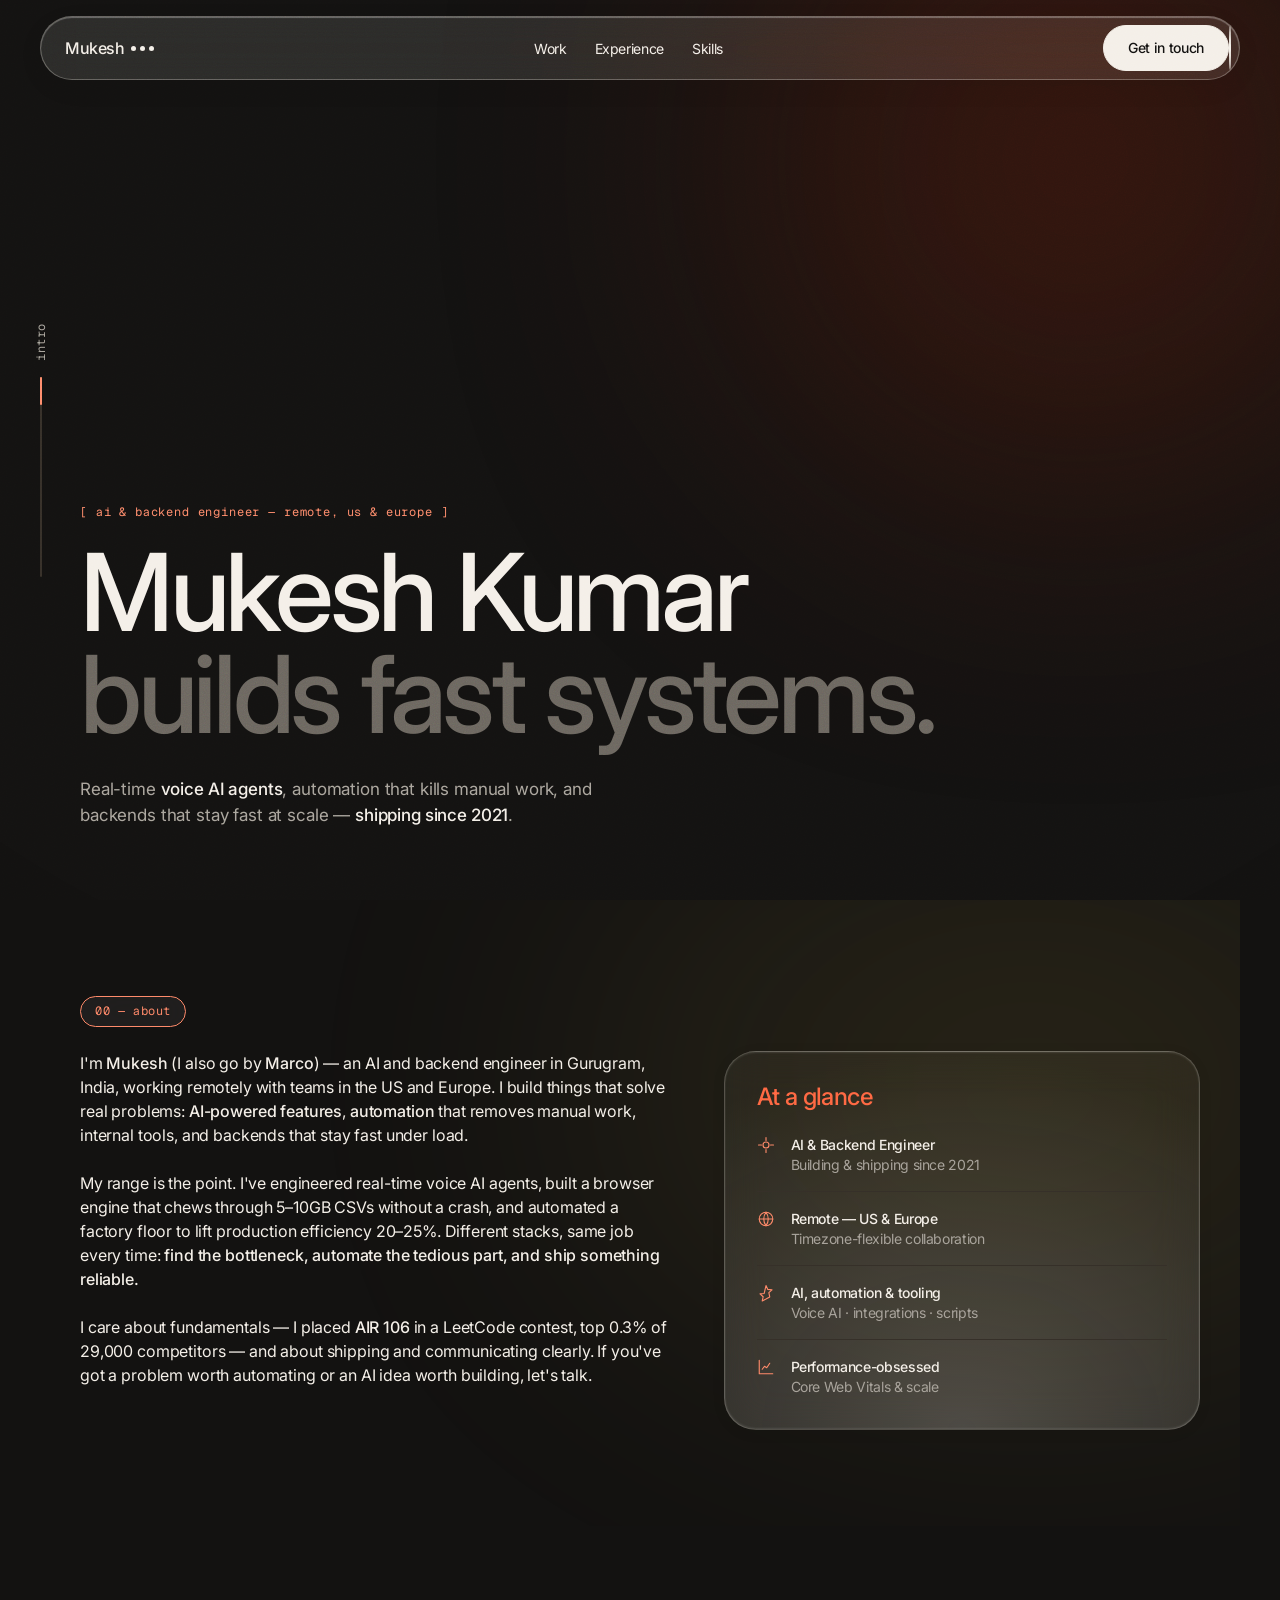
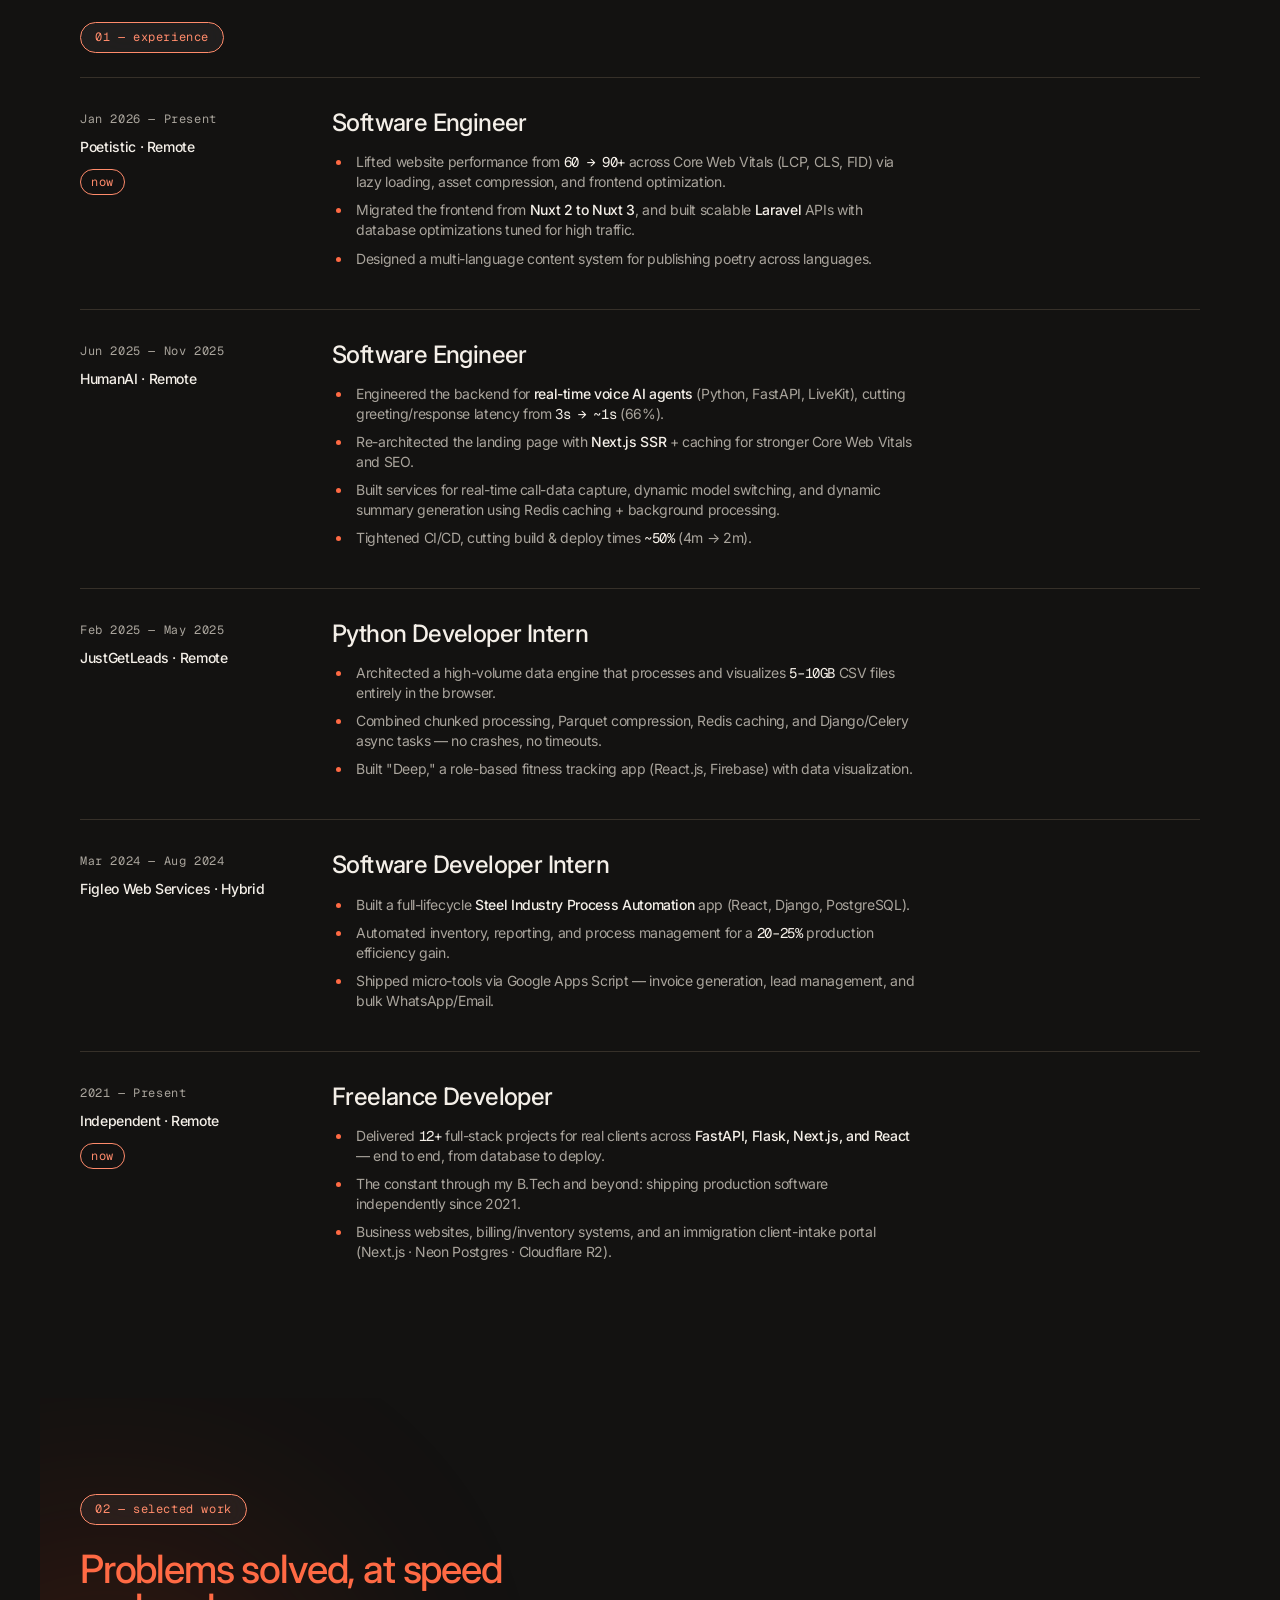
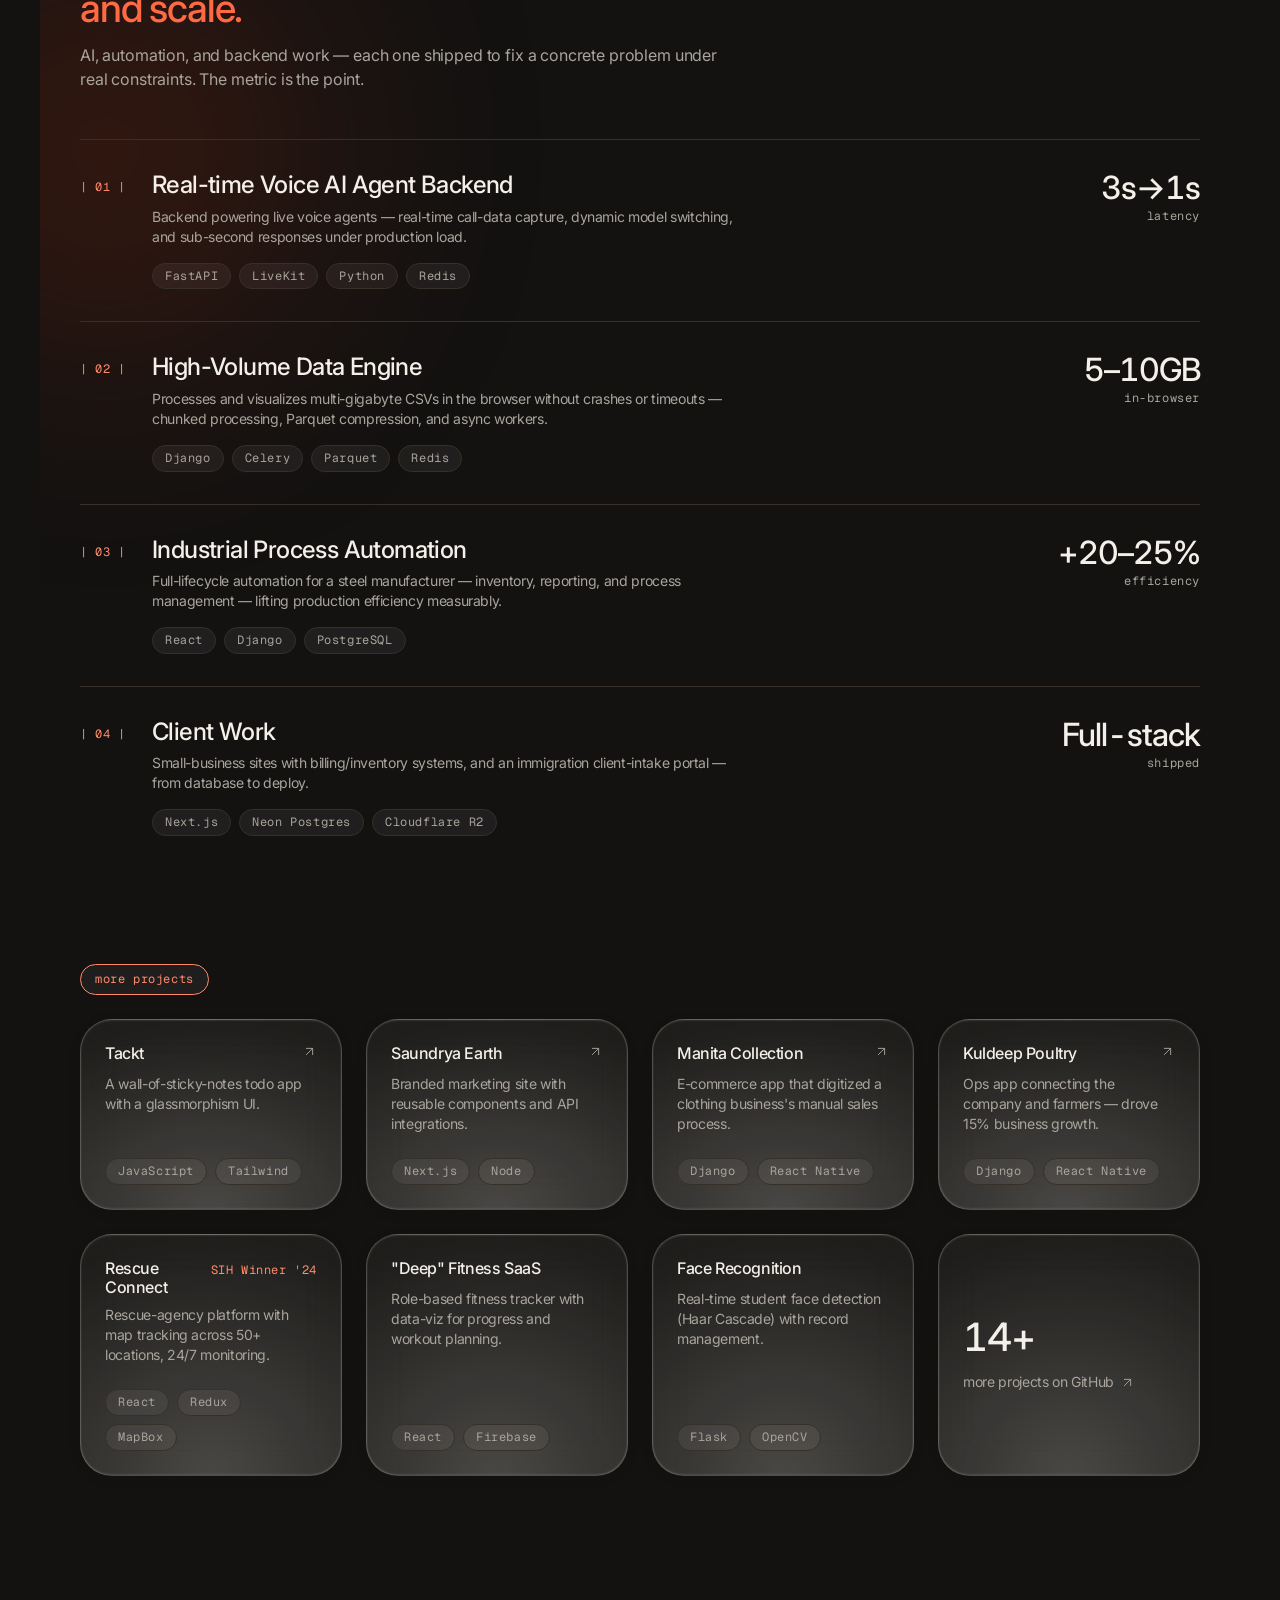
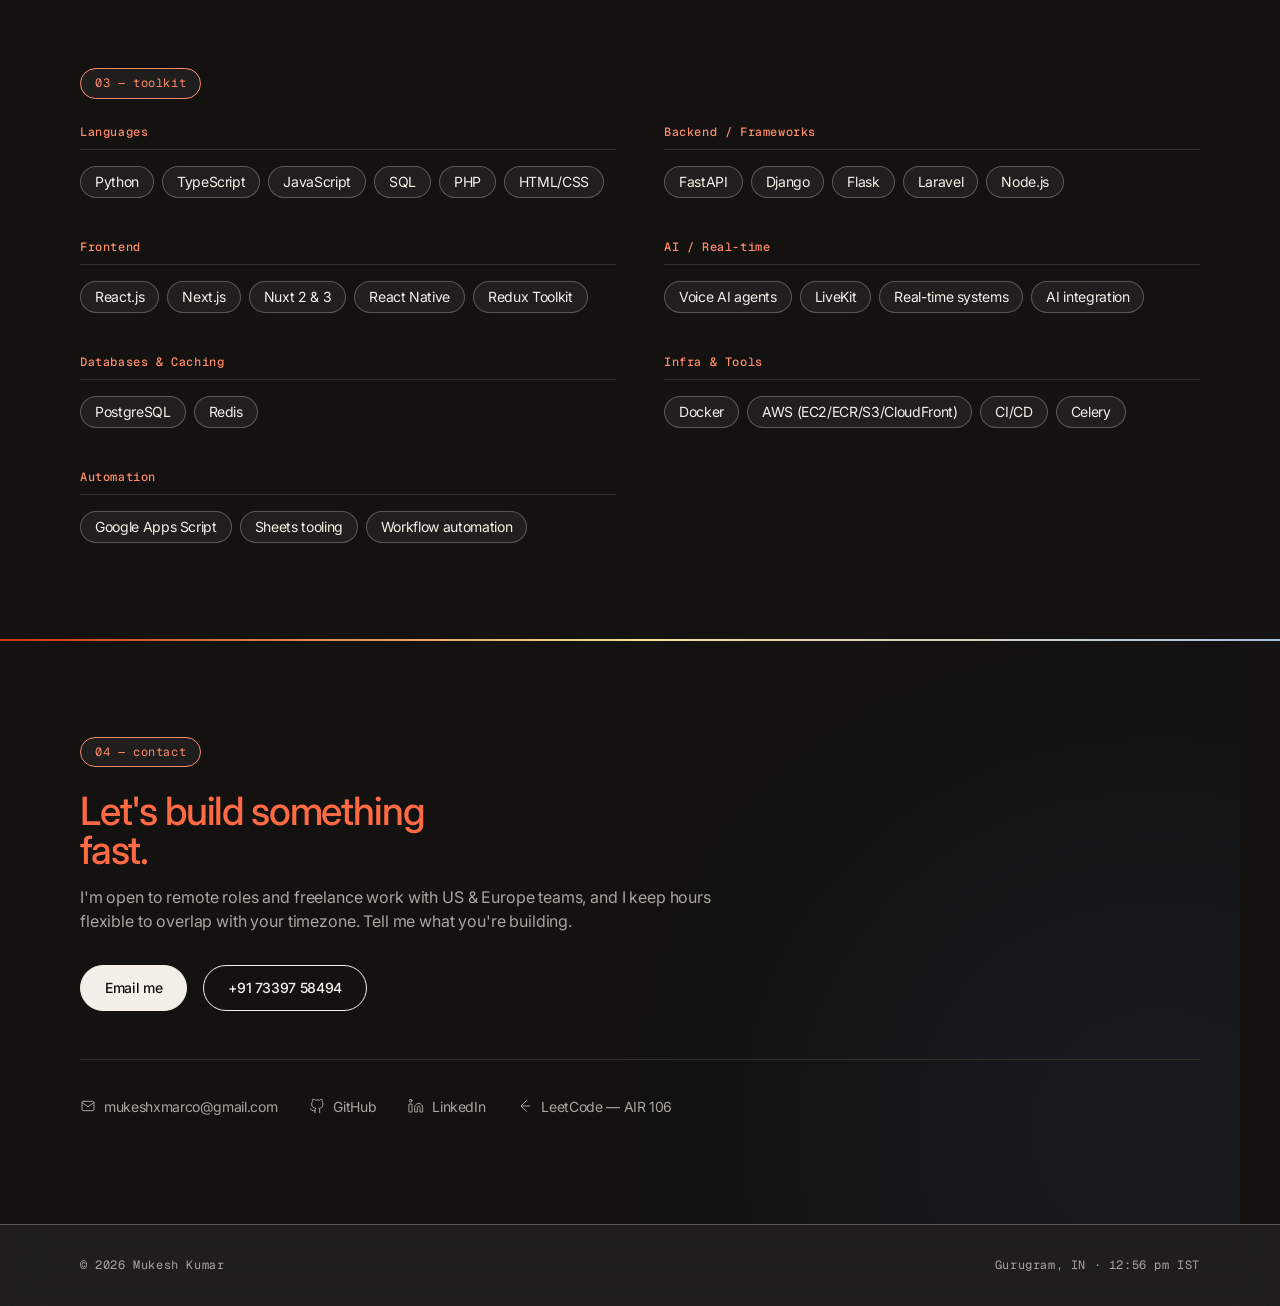
==== commit d7632348: "Match B to its approved preview; drop the hero metric strip everywhere The user picked variant B fro" ====
--- a/dark.html
+++ b/dark.html
@@ -160,8 +160,6 @@
             /* until's signature curve, verbatim from their CSS */
             --ease: cubic-bezier(.4, .25, .2, 1);
 
-            /* theatre display type — until's d2 scale */
-            --text-theatre: clamp(44px, 2.4rem + 3.4vw, 96px);
         }
 
         /* ============================================================
@@ -227,13 +225,6 @@
         section:has(> .glow) { overflow: clip; }
 
         html { overflow-x: clip; }
-
-        .glow-olive {
-            width: min(700px, 80vw);
-            height: min(700px, 80vh);
-            background: var(--color-orange-dark);
-            opacity: .34;
-        }
 
         .glow-green {
             width: min(900px, 90vw);
@@ -517,14 +508,14 @@
 
         header.shrunk .nav-links .link { visibility: hidden; }
 
-        /* Folded, the capsule's CTA is the only action on screen — it takes
-           the cream fill, exactly like until's Join Us */
-        header.shrunk .nav-cta {
+        /* The nav CTA carries the cream fill at all times — it is the only
+           primary action on the first screen (the hero has no buttons) */
+        .nav-cta {
             background: var(--color-paper);
             color: var(--color-parchment);
         }
 
-        header.shrunk .nav-cta:hover { background: #ffffff; }
+        .nav-cta:hover { background: #ffffff; }
 
         /* Back-to-top: lives in the capsule, appears only when folded */
         .to-top {
@@ -637,129 +628,59 @@
         }
 
         /* ============================================================
-           HERO THEATRE — until's sticky stage. A tall scroll region pins
-           a full-height stage; big centered messages crossfade with
-           word-by-word brightening as the visitor scrolls through it.
+           HERO — the approved preview: full-viewport, bottom-anchored,
+           left-aligned name with a dimmed second line, lead left and a
+           mono fact column right. Ember glow top-right, no scroll story.
            ============================================================ */
-        .theatre {
+        .hero {
             position: relative;
-            height: 340vh;
-            /* opt out of the section rhythm: padding here would offset the
-               sticky stage by the section gap until it pins */
-            padding-block: 0;
-        }
-
-        .stage {
-            position: sticky;
-            top: 0;
-            height: 100svh;
-            overflow: hidden;
+            min-height: 100svh;
             display: flex;
             flex-direction: column;
-            align-items: center;
             justify-content: flex-end;
-            padding: calc(var(--spacing-16) + 78px) var(--gutter) clamp(40px, 7vh, 72px);
-        }
-
-        .stage .glow-olive {
-            left: 50%;
-            top: 55%;
-            transform: translate(-50%, -50%);
-        }
-
-        .hero-meta {
-            display: flex;
-            flex-wrap: wrap;
-            justify-content: center;
-            gap: var(--spacing-8);
+            padding-block: 0 clamp(48px, 8vh, 76px);
+            overflow: clip;
+        }
+
+        .glow-hero {
+            width: min(640px, 85vw);
+            height: min(640px, 85vh);
+            background: var(--color-orange-dark);
+            opacity: .26;
+            top: -160px;
+            right: -120px;
+        }
+
+        .hero-inner { width: 100%; }
+
+        .kick {
+            color: var(--color-olive-deep);
+            letter-spacing: .07em;
+        }
+
+        .hero h1 {
+            font-size: clamp(52px, 8.4vw, 116px);
+            line-height: .95;
+            letter-spacing: -0.04em;
+            font-weight: var(--font-weight-medium);
+            margin-top: 20px;
+        }
+
+        .hero h1 .dim { color: #6b665f; }
+
+        .hero .lead {
+            max-width: 52ch;
             color: var(--color-ink-soft);
-        }
-
-        .hero-meta .dot {
-            width: 6px;
-            height: 6px;
-            border-radius: 50%;
-            background: var(--color-olive-branch);
-        }
-
-        .messages {
-            position: relative;
-            flex: 1;
-            width: 100%;
-            max-width: 1100px;
-            display: flex;
-            align-items: flex-end;
-        }
-
-        .msg {
-            position: absolute;
-            inset-inline: 0;
-            bottom: 0;
-            margin: 0;
-            font-family: var(--font-neuehaasdisplay);
-            font-size: var(--text-theatre);
-            line-height: .95;
-            letter-spacing: -0.024em;
-            font-weight: var(--font-weight-medium);
-            text-align: center;
-            text-wrap: balance;
-            color: var(--color-ink);
-            text-shadow: 0 4px 24px rgba(0, 0, 0, .25);
-            opacity: 0;
-            will-change: transform, opacity;
-        }
-
-        .msg .w { opacity: .18; }
-
-        .msg em {
-            font-style: normal;
-            color: var(--color-olive-branch);
-        }
-
-        .scroll-prompt {
-            margin-top: clamp(24px, 4vh, 48px);
-            color: var(--color-ink-soft);
-            transition: opacity .3s var(--ease);
-        }
-
-        @media (prefers-reduced-motion: reduce) {
-            .theatre { height: auto; }
-            .stage { position: relative; height: 100svh; }
-            .msg { position: relative; display: none; }
-            .msg:first-child { display: block; opacity: 1; }
-            .msg .w { opacity: 1; }
-        }
-
-        /* ============================================================
-           HERO OUTRO — the lead statement and CTAs, after the theatre
-           ============================================================ */
-        .hero-outro .lead {
-            max-width: var(--measure);
-            color: var(--color-ink);
-            font-size: var(--text-subheading);
-            line-height: 1.35;
-            letter-spacing: var(--tracking-subheading);
-            font-family: var(--font-neuehaasdisplay);
-            font-weight: var(--font-weight-regular);
-        }
-
-        .hero-cta {
+            font-size: 17px;
             margin-top: var(--spacing-32);
-            display: flex;
-            flex-wrap: wrap;
-            gap: var(--spacing-16);
-        }
+        }
+
+        .hero .lead b { color: var(--color-ink); font-weight: var(--font-weight-medium); }
 
         .eyebrow.reveal,
         .more-label.reveal { display: inline-flex; }
 
-        @media (max-width: 560px) {
-            .hero-cta { flex-direction: column; align-items: stretch; }
-            .hero-cta .btn,
-            .hero-cta .btn-ghost { width: 100%; }
-        }
-
-        /* ============================================================
+                /* ============================================================
            RAIL — left-edge scroll gauge (desktop): a hairline track,
            a moving thumb, and the current section's mono label
            ============================================================ */
@@ -1296,14 +1217,6 @@
 <body>
 
     <div class="film" aria-hidden="true"></div>
-
-    <noscript>
-        <style>
-            .msg:first-child { opacity: 1; }
-            .msg:first-child .w { opacity: 1; }
-            .theatre { height: 100svh; }
-        </style>
-    </noscript>
 
     <div class="rail" aria-hidden="true">
         <span class="rail-label" id="railLabel">intro</span>
@@ -1338,42 +1251,14 @@
 
     <main id="top">
 
-        <!-- ===================== HERO THEATRE ===================== -->
-        <section class="theatre" aria-label="Introduction">
-            <div class="stage">
-                <div class="glow glow-olive" aria-hidden="true"></div>
-
-                <div class="hero-meta mono">
-                    <span id="localTime">—</span>
-                    <span>freelance ai &amp; backend engineer</span>
-                    <span>gurugram, india</span>
-                    <span><i class="dot"></i>open to remote — us &amp; europe</span>
-                </div>
-
-                <div class="messages">
-                    <h1 class="msg" aria-label="Mukesh Kumar — Marco"><span class="w" aria-hidden="true">Mukesh</span> <span class="w" aria-hidden="true">Kumar</span> <span class="w" aria-hidden="true"><em>Marco</em></span></h1>
-                    <p class="msg" aria-label="builds voice AI agents, automation, and backends"><span class="w" aria-hidden="true">builds</span> <span class="w" aria-hidden="true">voice</span> <span class="w" aria-hidden="true"><em>AI</em></span> <span class="w" aria-hidden="true"><em>agents</em>,</span> <span class="w" aria-hidden="true">automation,</span> <span class="w" aria-hidden="true">and</span> <span class="w" aria-hidden="true">backends</span></p>
-                    <p class="msg" aria-label="that ship fast, and stay fast at scale."><span class="w" aria-hidden="true">that</span> <span class="w" aria-hidden="true">ship</span> <span class="w" aria-hidden="true"><em>fast</em>,</span> <span class="w" aria-hidden="true">and</span> <span class="w" aria-hidden="true">stay</span> <span class="w" aria-hidden="true"><em>fast</em></span> <span class="w" aria-hidden="true">at</span> <span class="w" aria-hidden="true">scale.</span></p>
-                </div>
-
-                <p class="scroll-prompt mono" id="scrollPrompt">scroll to discover ↓</p>
-            </div>
-        </section>
-
-        <!-- ===================== HERO OUTRO ===================== -->
-        <section class="wrap hero-outro">
-            <p class="lead reveal">I build AI-powered products, automation, and backends that solve real business
-                problems — real-time voice agents, tools that kill manual work, and pipelines that stay fast at
-                scale. Building and shipping production software since 2021, now remote with teams across the US
-                &amp; Europe — where the numbers do the talking.</p>
-
-            <div class="hero-cta reveal">
-                <a href="#contact" class="btn btn-primary">Get in touch</a>
-                <a href="#work" class="btn-ghost">View work
-                    <svg class="ic" viewBox="0 0 24 24" aria-hidden="true" style="width:16px;height:16px">
-                        <path d="M7 17 17 7M7 7h10v10" />
-                    </svg>
-                </a>
+        <!-- ============================ HERO ============================ -->
+        <section class="hero" aria-label="Introduction">
+            <div class="glow glow-hero" aria-hidden="true"></div>
+            <div class="wrap hero-inner">
+                <div class="kick mono">[ ai &amp; backend engineer — remote, us &amp; europe ]</div>
+                <h1>Mukesh Kumar<br><span class="dim">builds fast systems.</span></h1>
+                <p class="lead">Real-time <b>voice AI agents</b>, automation that kills manual work, and
+                    backends that stay fast at scale — <b>shipping since 2021</b>.</p>
             </div>
         </section>
 
@@ -1846,54 +1731,6 @@
             setInterval(tick, 30000);
         })();
 
-        // hero theatre: message crossfade + word-by-word brightening,
-        // driven by scroll progress through the tall .theatre region
-        (function () {
-            var theatre = document.querySelector('.theatre');
-            if (!theatre) return;
-            var msgs = Array.prototype.slice.call(theatre.querySelectorAll('.msg'));
-            var words = msgs.map(function (m) {
-                return Array.prototype.slice.call(m.querySelectorAll('.w'));
-            });
-            var prompt = document.getElementById('scrollPrompt');
-            if (window.matchMedia('(prefers-reduced-motion: reduce)').matches) return;
-
-            function clamp(v, a, b) { return Math.max(a, Math.min(b, v)); }
-
-            var ticking = false;
-            function update() {
-                ticking = false;
-                var total = theatre.offsetHeight - window.innerHeight;
-                if (total <= 0) return;
-                var p = clamp(-theatre.getBoundingClientRect().top / total, 0, 1);
-                var n = msgs.length;
-                msgs.forEach(function (m, i) {
-                    // each message owns an equal slice of the scroll; within it:
-                    // rise+fade in over the first 18%, words brighten through
-                    // the middle, fade up and out over the last 18%
-                    var t = clamp(p * n - i, 0, 1.2);
-                    var enter = i === 0 ? 1 : clamp(t / .18, 0, 1);
-                    var exit = i === n - 1 ? 1 : clamp((1 - t) / .18, 0, 1);
-                    var o = Math.min(enter, exit);
-                    m.style.opacity = o;
-                    m.style.transform = 'translate3d(0,' + ((1 - enter) * 34 - (1 - exit) * 26) + 'px,0)';
-                    m.style.visibility = o === 0 ? 'hidden' : 'visible';
-                    var ws = words[i];
-                    ws.forEach(function (w, j) {
-                        // word j lights up as local progress crosses its slot
-                        var lit = clamp((t - .12) / .55 * (ws.length + 1) - j, .18, 1);
-                        w.style.opacity = i === 0 && p === 0 ? Math.max(lit, j === 0 ? 1 : .18) : lit;
-                    });
-                });
-                if (prompt) prompt.style.opacity = 1 - clamp(p * 6, 0, 1);
-            }
-            window.addEventListener('scroll', function () {
-                if (!ticking) { ticking = true; requestAnimationFrame(update); }
-            }, { passive: true });
-            window.addEventListener('resize', update);
-            update();
-        })();
-
         // left rail: overall progress thumb + current section label
         (function () {
             var thumb = document.getElementById('railThumb');
